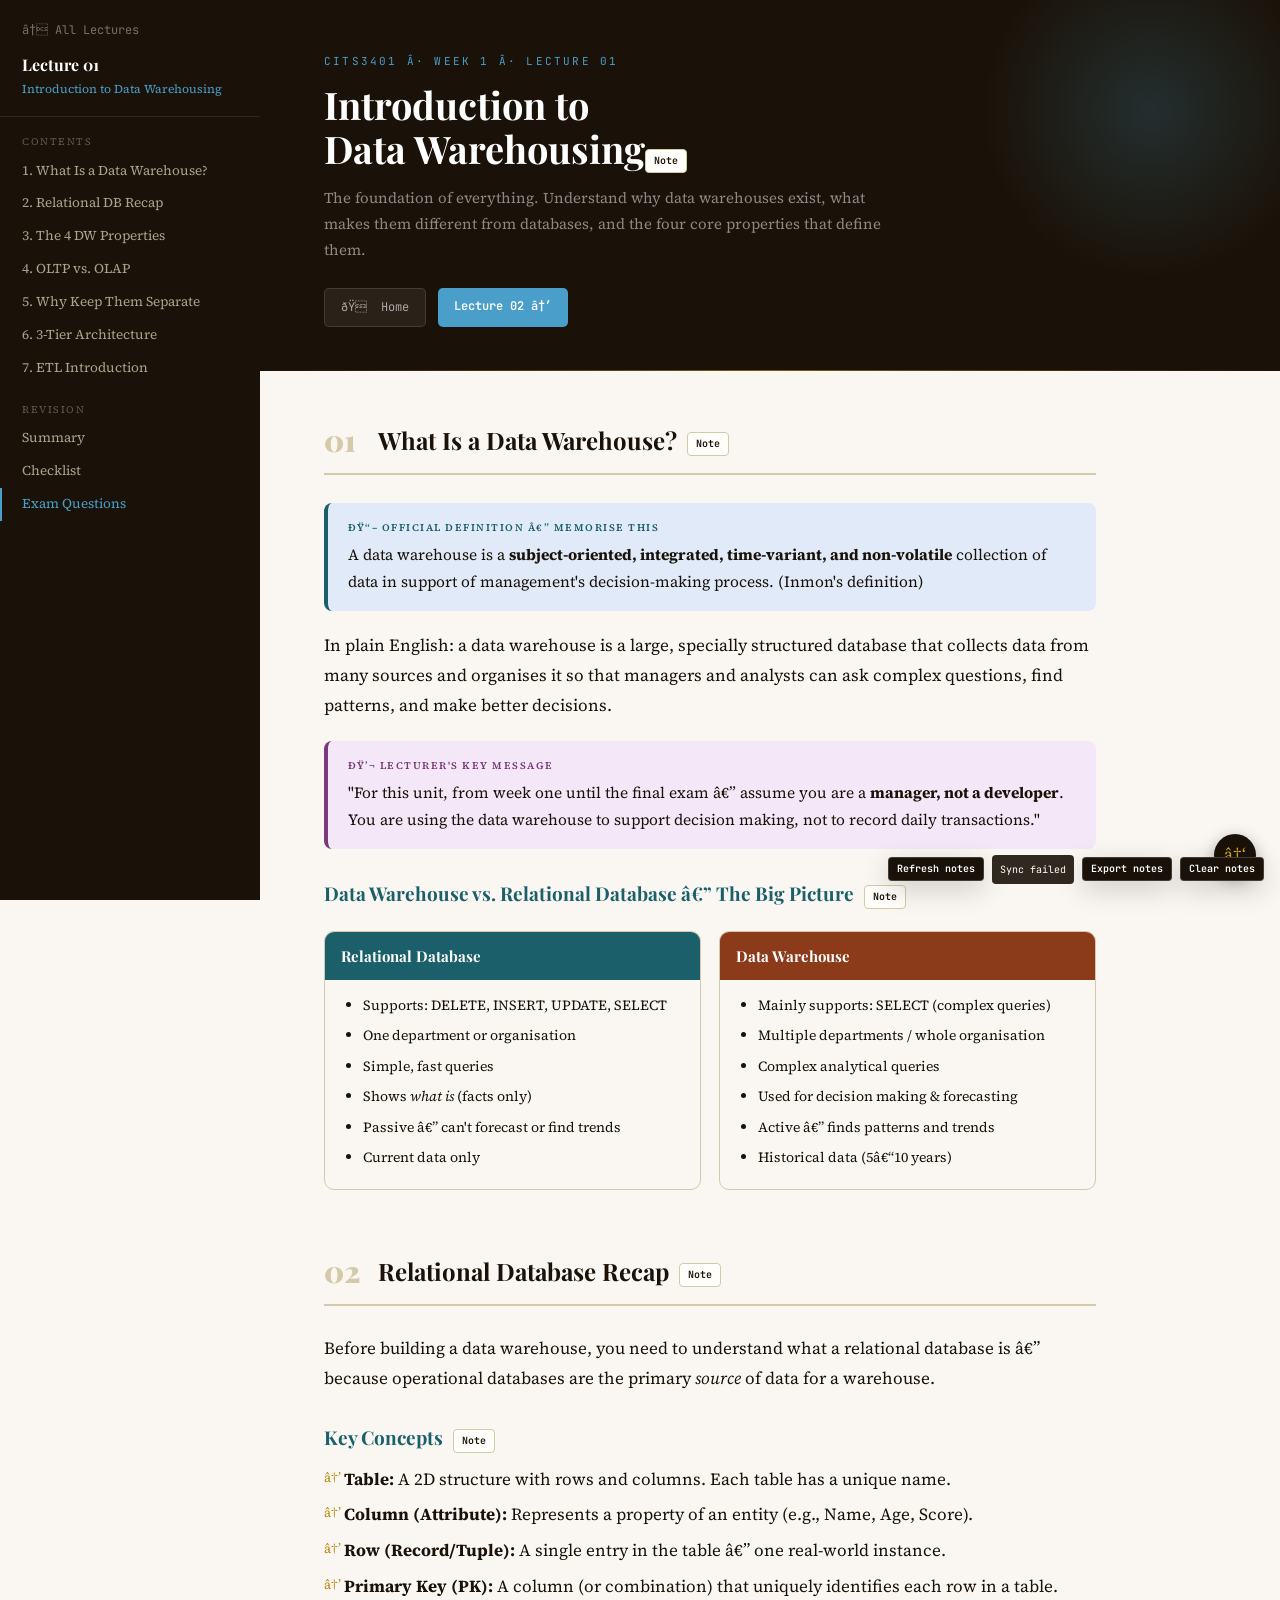
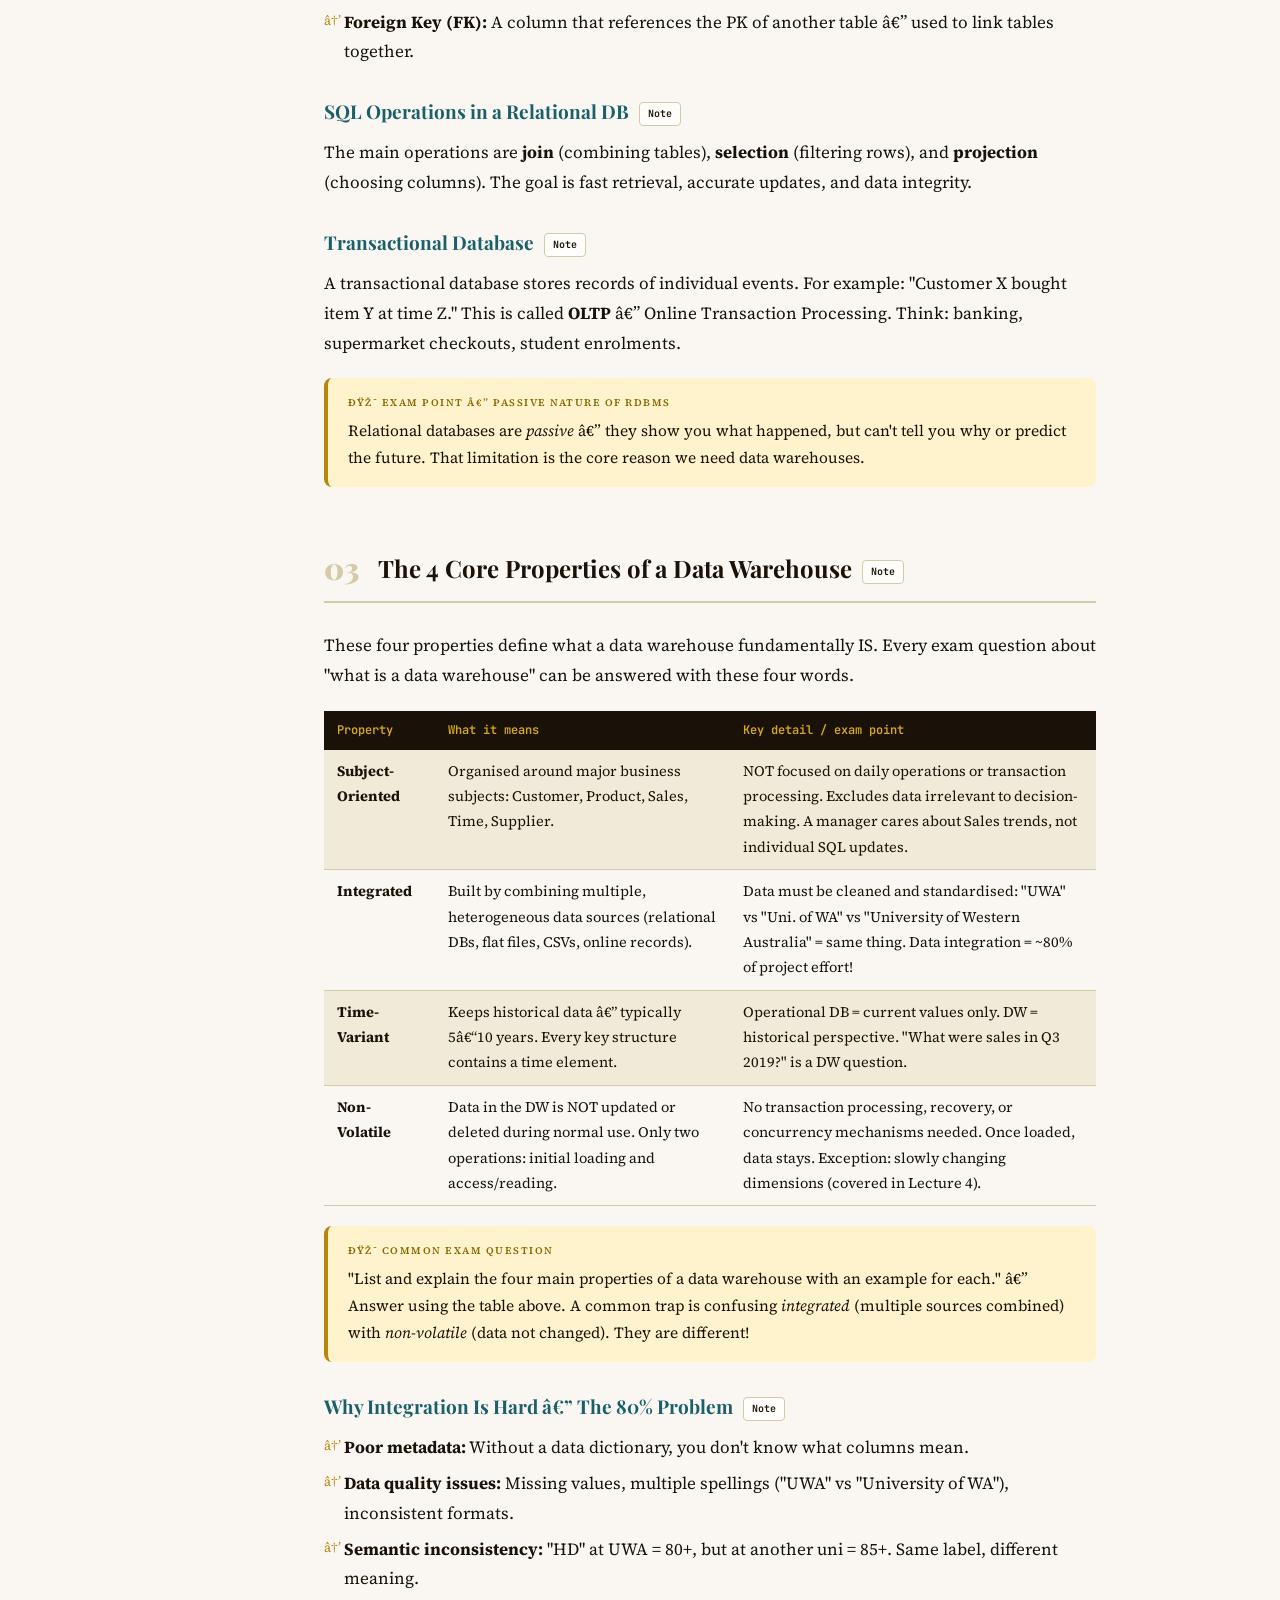
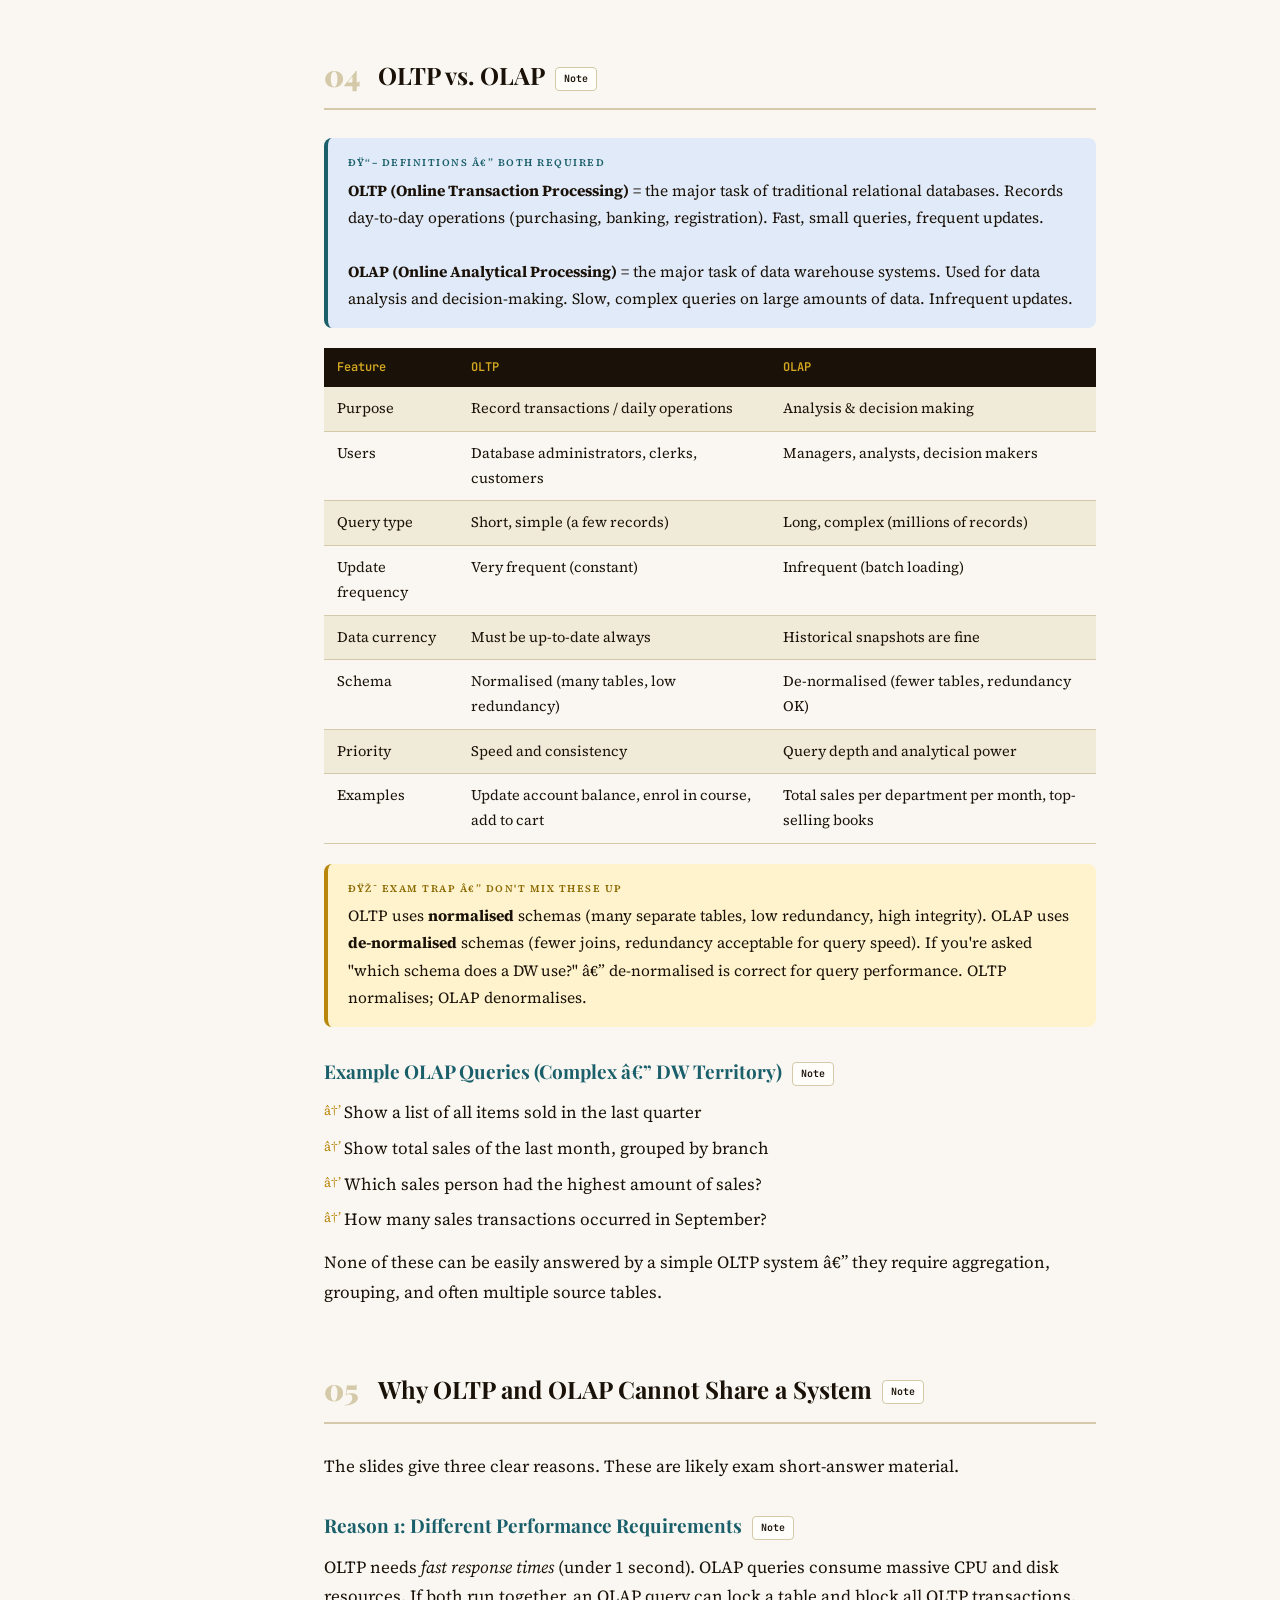
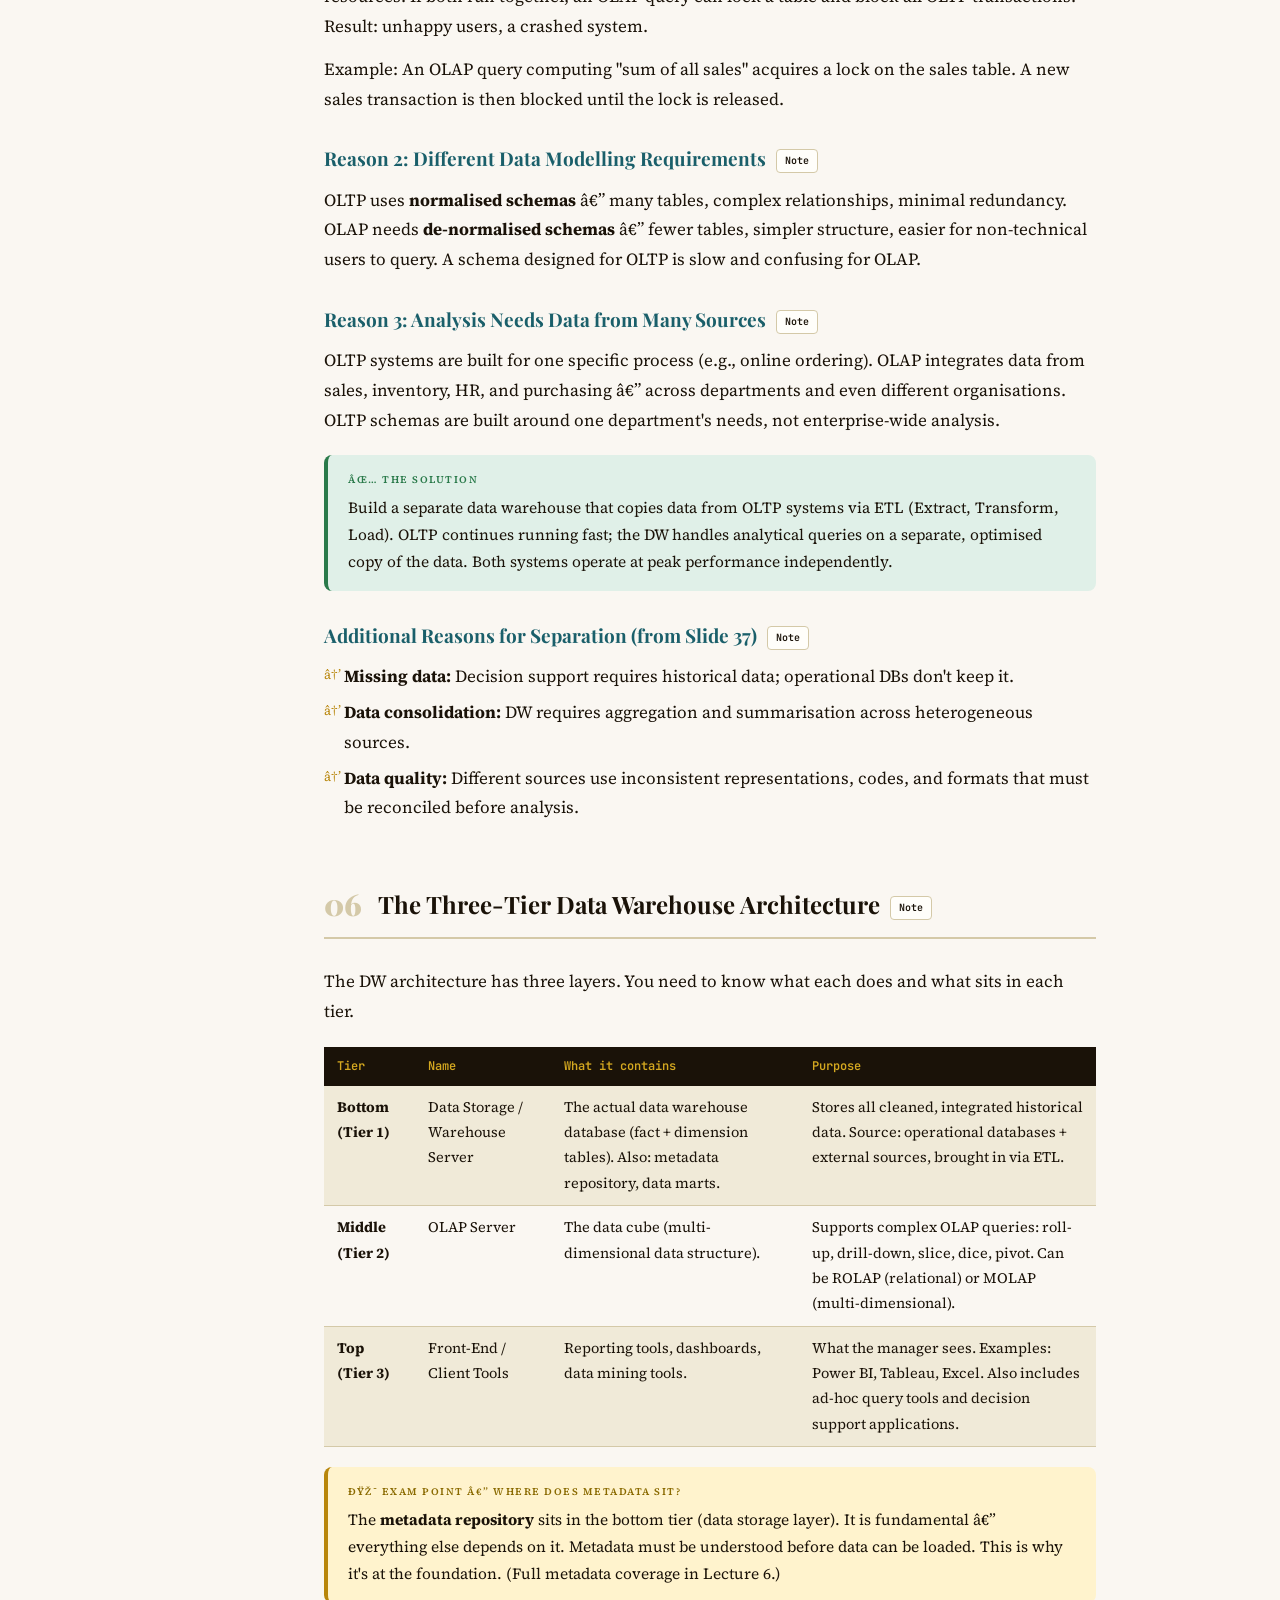
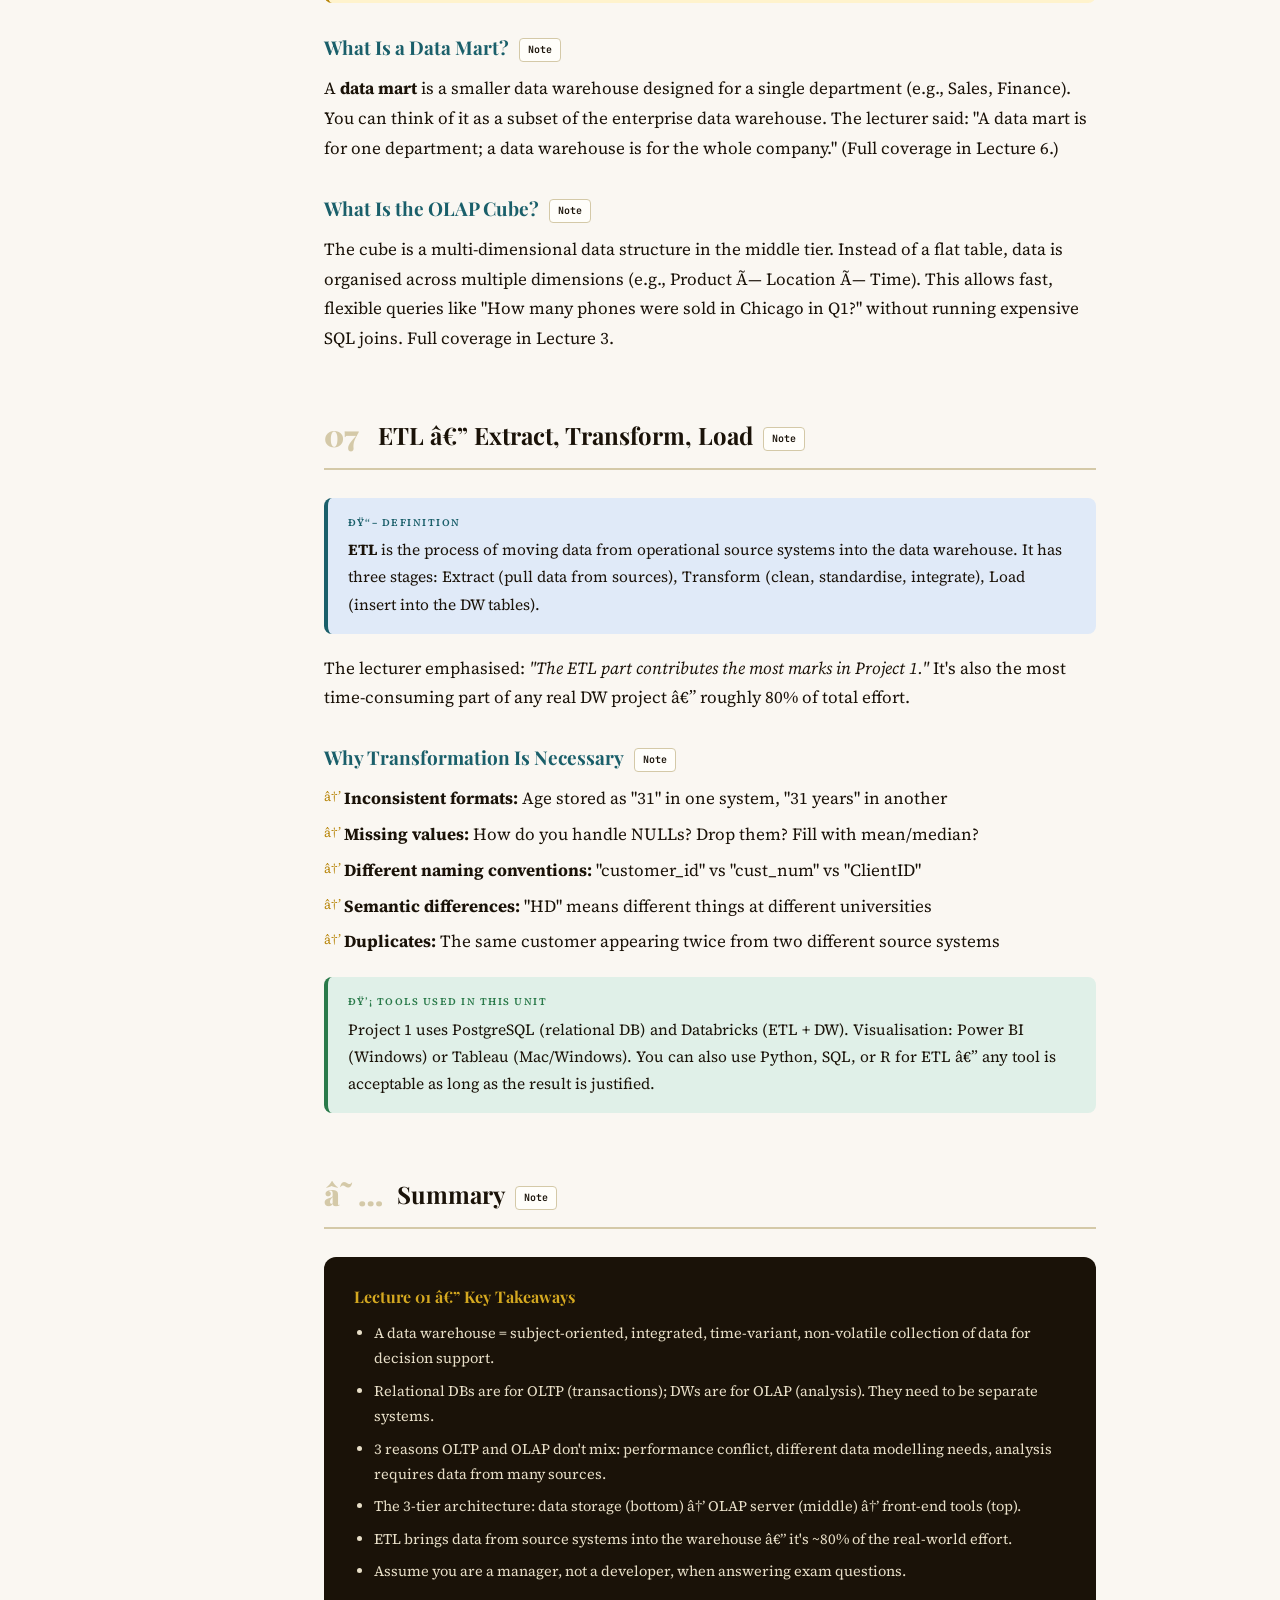
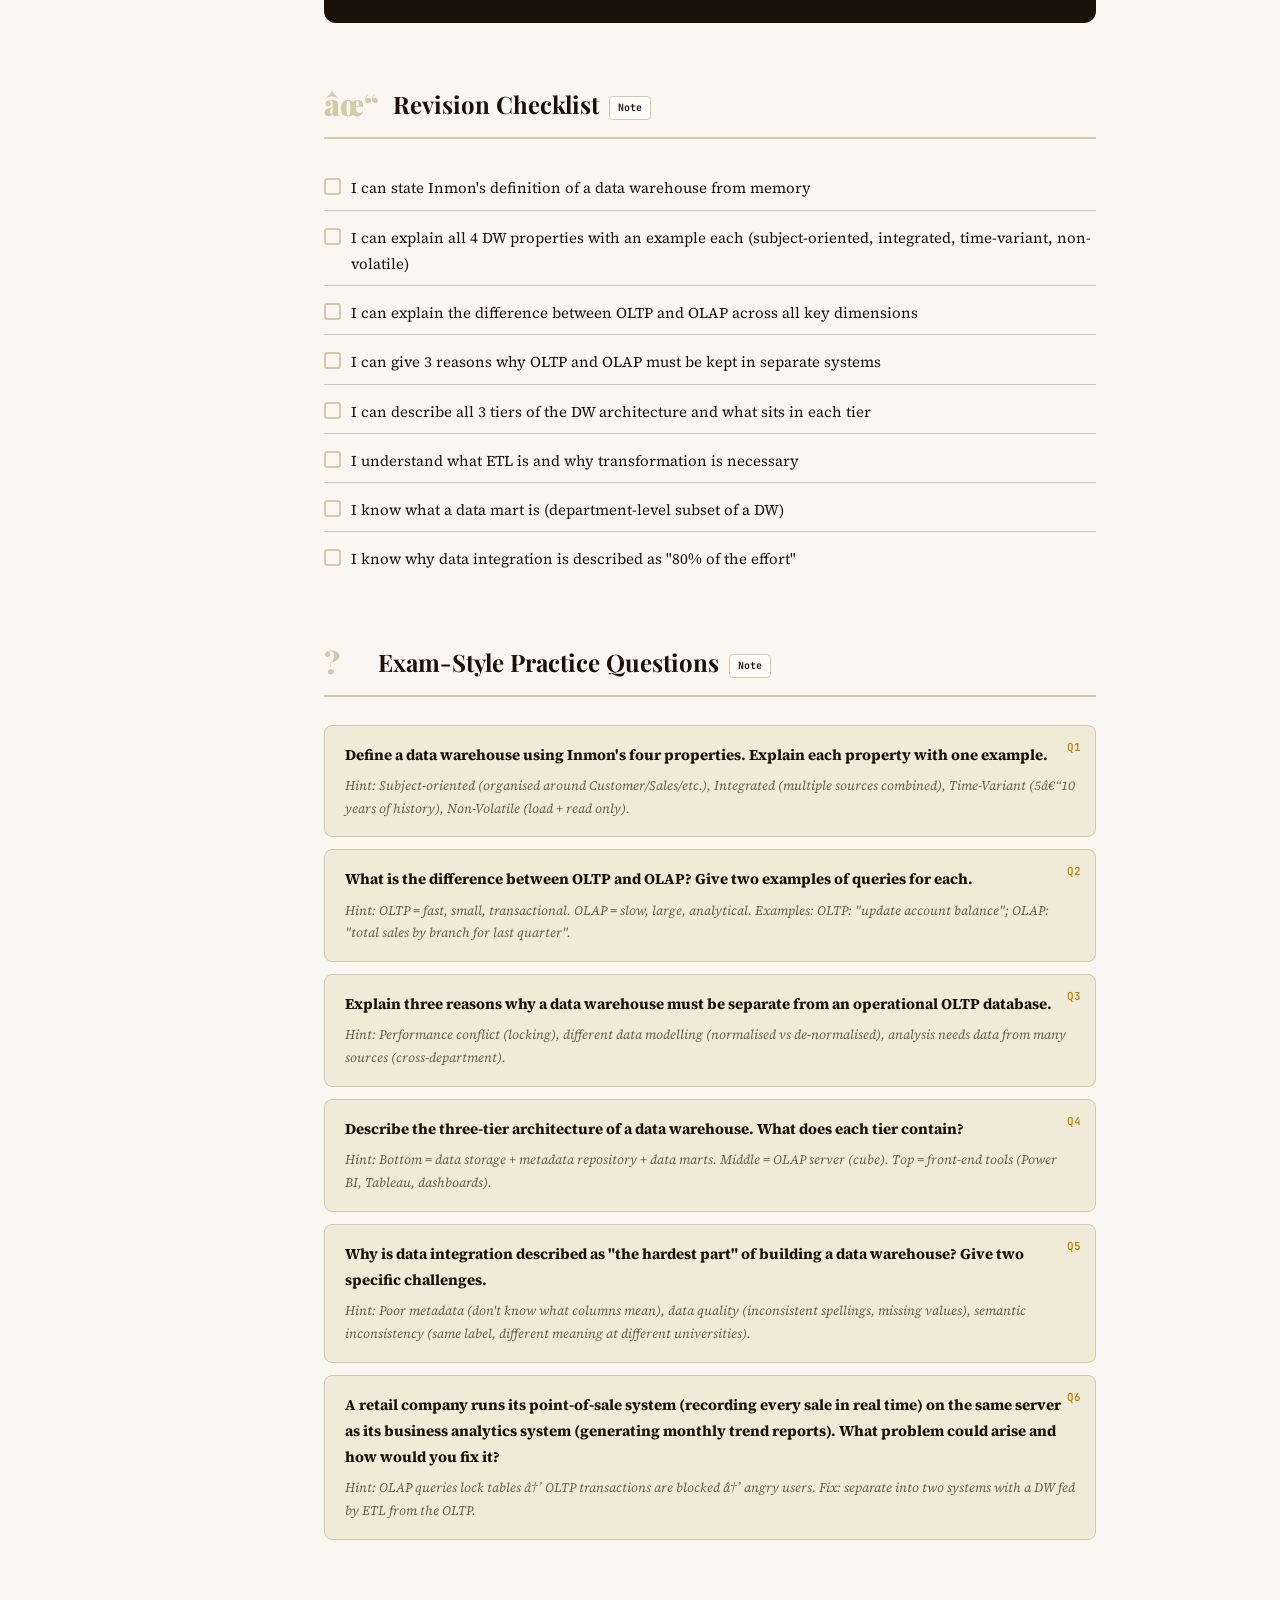
==== lecture01.html @ b96b05e2 "Add data warehousing study notes site" ====
﻿<!DOCTYPE html>
<html lang="en">
<head>
<meta charset="UTF-8">
<meta name="viewport" content="width=device-width, initial-scale=1.0">
<title>Lecture 01 â€“ Introduction to Data Warehousing | CITS3401</title>
<link href="https://fonts.googleapis.com/css2?family=Playfair+Display:wght@700;900&family=Source+Serif+4:ital,wght@0,300;0,400;0,600;1,400&family=JetBrains+Mono:wght@400;600&display=swap" rel="stylesheet">
<link rel="stylesheet" href="assets/css/styles.css">
<style>
  :root{--ink:#1a1208;--paper:#faf7f2;--cream:#f0ead8;--gold:#b8860b;--gold-light:#d4a820;--teal:#1a5f6a;--rust:#8b3a1a;--muted:#6b6050;--border:#d4c9a8;--sidebar-w:260px;--accent:#4a9eca}
  *{box-sizing:border-box;margin:0;padding:0}
  body{font-family:'Source Serif 4',Georgia,serif;background:var(--paper);color:var(--ink);font-size:17px;line-height:1.75}
  .sidebar{position:fixed;top:0;left:0;width:var(--sidebar-w);height:100vh;background:var(--ink);color:#e8dfc8;overflow-y:auto;z-index:100;display:flex;flex-direction:column;padding:0 0 40px 0}
  .sidebar-brand{padding:20px 22px 16px;border-bottom:1px solid rgba(255,255,255,.1)}
  .sidebar-brand a{text-decoration:none;color:rgba(255,255,255,.4);font-size:12px;font-family:'JetBrains Mono',monospace;display:flex;align-items:center;gap:6px;margin-bottom:10px}
  .sidebar-brand a:hover{color:var(--gold-light)}
  .sidebar-brand strong{display:block;font-family:'Playfair Display',serif;font-size:16px;color:#fff}
  .sidebar-brand span{display:block;font-size:12px;color:var(--accent)}
  .nav-section{padding:16px 22px 4px;font-size:10px;letter-spacing:.15em;text-transform:uppercase;color:rgba(255,255,255,.3)}
  .nav-link{display:block;padding:7px 22px;color:rgba(232,223,200,.7);font-size:13.5px;text-decoration:none;line-height:1.4;transition:all .15s}
  .nav-link:hover{color:#fff;background:rgba(255,255,255,.06);padding-left:28px}
  .nav-link.active{color:var(--accent);border-left:2px solid var(--accent);padding-left:20px}
  .main{margin-left:var(--sidebar-w);min-height:100vh}
  .hero{background:var(--ink);color:#fff;padding:52px 64px 44px;position:relative;overflow:hidden}
  .hero::before{content:'';position:absolute;top:-60px;right:-40px;width:340px;height:340px;border-radius:50%;background:radial-gradient(circle,rgba(74,158,202,.2) 0%,transparent 70%)}
  .hero-eyebrow{font-size:11px;letter-spacing:.2em;text-transform:uppercase;color:var(--accent);margin-bottom:12px;font-family:'JetBrains Mono',monospace}
  .hero h1{font-family:'Playfair Display',serif;font-size:38px;line-height:1.15;margin-bottom:12px}
  .hero-sub{color:rgba(255,255,255,.5);font-size:15px;max-width:560px}
  .hero-nav{margin-top:24px;display:flex;gap:12px;flex-wrap:wrap}
  .hero-nav a{font-family:'JetBrains Mono',monospace;font-size:12px;padding:8px 16px;border-radius:5px;text-decoration:none;transition:all .15s}
  .hero-nav a.home{background:rgba(255,255,255,.07);color:rgba(255,255,255,.6);border:1px solid rgba(255,255,255,.12)}
  .hero-nav a.next{background:var(--accent);color:#fff;font-weight:600}
  .hero-nav a:hover{opacity:.85}
  .content{padding:48px 64px;max-width:900px}
  .section{margin-bottom:60px}
  .section-header{display:flex;align-items:center;gap:14px;margin-bottom:28px;padding-bottom:12px;border-bottom:2px solid var(--border)}
  .section-num{font-family:'Playfair Display',serif;font-size:30px;font-weight:900;color:var(--border);line-height:1;min-width:40px}
  .section-header h2{font-family:'Playfair Display',serif;font-size:24px;color:var(--ink)}
  h3{font-family:'Playfair Display',serif;font-size:19px;margin:28px 0 10px;color:var(--teal)}
  h4{font-size:16px;font-weight:600;margin:20px 0 8px}
  p{margin-bottom:13px}
  .callout{border-radius:8px;padding:16px 20px;margin:20px 0;border-left:4px solid}
  .callout.definition{background:#e0eaf8;border-color:var(--teal)}
  .callout.exam{background:#fff3cd;border-color:var(--gold)}
  .callout.warning{background:#fde8e0;border-color:var(--rust)}
  .callout.tip{background:#e0f0e8;border-color:#2a7a4a}
  .callout.lecturer{background:#f4e8f8;border-color:#7a3a7a}
  .callout-label{font-size:10px;letter-spacing:.15em;text-transform:uppercase;font-weight:600;margin-bottom:5px}
  .callout.definition .callout-label{color:var(--teal)}
  .callout.exam .callout-label{color:#8a6a00}
  .callout.warning .callout-label{color:var(--rust)}
  .callout.tip .callout-label{color:#2a7a4a}
  .callout.lecturer .callout-label{color:#7a3a7a}
  .callout p{margin:0;font-size:15.5px}
  .table-wrap{overflow-x:auto;margin:20px 0}
  table{width:100%;border-collapse:collapse;font-size:14.5px}
  th{background:var(--ink);color:var(--gold-light);padding:9px 13px;text-align:left;font-family:'JetBrains Mono',monospace;font-size:12px;font-weight:600}
  td{padding:9px 13px;border-bottom:1px solid var(--border);vertical-align:top}
  tr:nth-child(even) td{background:var(--cream)}
  ul,ol{padding-left:22px;margin-bottom:13px}
  li{margin-bottom:6px}
  ul.clean{list-style:none;padding-left:0}
  ul.clean li{padding-left:20px;position:relative}
  ul.clean li::before{content:'â†’';position:absolute;left:0;color:var(--gold);font-size:13px;top:2px}
  code{font-family:'JetBrains Mono',monospace;font-size:13px;background:var(--cream);border:1px solid var(--border);border-radius:4px;padding:2px 6px;color:var(--rust)}
  .compare-grid{display:grid;grid-template-columns:1fr 1fr;gap:18px;margin:20px 0}
  .compare-card{border:1px solid var(--border);border-radius:10px;overflow:hidden}
  .compare-card-head{padding:11px 16px;font-family:'Playfair Display',serif;font-size:15px;font-weight:700}
  .compare-card-head.a{background:var(--teal);color:#fff}
  .compare-card-head.b{background:var(--rust);color:#fff}
  .compare-card-body{padding:13px 16px;font-size:14px}
  .compare-card-body ul{margin:0}
  .summary-box{background:var(--ink);color:#e8dfc8;border-radius:12px;padding:26px 30px;margin:28px 0}
  .summary-box h3{color:var(--gold-light);margin-top:0;font-size:16px}
  .summary-box ul{padding-left:20px}
  .summary-box li{margin-bottom:7px;font-size:14.5px}
  .quiz{counter-reset:quiz}
  .quiz-item{background:var(--cream);border:1px solid var(--border);border-radius:8px;padding:16px 20px;margin-bottom:12px;counter-increment:quiz;position:relative}
  .quiz-item::before{content:'Q' counter(quiz);font-family:'JetBrains Mono',monospace;font-size:11px;font-weight:600;color:var(--gold);position:absolute;top:12px;right:14px}
  .quiz-item p{margin:0;font-size:15px}
  .quiz-item .hint{font-size:13px;color:var(--muted);margin-top:7px;font-style:italic}
  .checklist{list-style:none;padding:0}
  .checklist li{display:flex;align-items:flex-start;gap:10px;padding:8px 0;border-bottom:1px solid var(--border);font-size:15px}
  .checklist li:last-child{border:none}
  .check-box{width:17px;height:17px;min-width:17px;border:2px solid var(--border);border-radius:3px;margin-top:3px}
  .divider{border:none;border-top:1px solid var(--border);margin:28px 0}
  .scroll-top{position:fixed;bottom:24px;right:24px;width:42px;height:42px;background:var(--ink);color:var(--gold-light);border:none;border-radius:50%;cursor:pointer;font-size:17px;display:flex;align-items:center;justify-content:center;box-shadow:0 4px 16px rgba(0,0,0,.3);text-decoration:none}
  @media(max-width:900px){.sidebar{display:none}.main{margin-left:0}.content,.hero{padding:28px}.compare-grid{grid-template-columns:1fr}}
</style>
</head>
<body>

<nav class="sidebar">
  <div class="sidebar-brand">
    <a href="index.html">â† All Lectures</a>
    <strong>Lecture 01</strong>
    <span>Introduction to Data Warehousing</span>
  </div>
  <div class="nav-section">Contents</div>
  <a class="nav-link" href="#what-is-dw">1. What Is a Data Warehouse?</a>
  <a class="nav-link" href="#relational-db">2. Relational DB Recap</a>
  <a class="nav-link" href="#dw-properties">3. The 4 DW Properties</a>
  <a class="nav-link" href="#oltp-olap">4. OLTP vs. OLAP</a>
  <a class="nav-link" href="#why-separate">5. Why Keep Them Separate</a>
  <a class="nav-link" href="#architecture">6. 3-Tier Architecture</a>
  <a class="nav-link" href="#etl">7. ETL Introduction</a>
  <div class="nav-section">Revision</div>
  <a class="nav-link" href="#summary">Summary</a>
  <a class="nav-link" href="#checklist">Checklist</a>
  <a class="nav-link" href="#questions">Exam Questions</a>
</nav>

<div class="main">
  <div class="hero">
    <div class="hero-eyebrow">CITS3401 Â· Week 1 Â· Lecture 01</div>
    <h1>Introduction to<br>Data Warehousing</h1>
    <p class="hero-sub">The foundation of everything. Understand why data warehouses exist, what makes them different from databases, and the four core properties that define them.</p>
    <div class="hero-nav">
      <a class="home" href="index.html">ðŸ  Home</a>
      <a class="next" href="lecture02.html">Lecture 02 â†’</a>
    </div>
  </div>

  <div class="content">

    <!-- SECTION 1 -->
    <div class="section" id="what-is-dw">
      <div class="section-header"><div class="section-num">01</div><h2>What Is a Data Warehouse?</h2></div>

      <div class="callout definition">
        <div class="callout-label">ðŸ“– Official Definition â€” Memorise This</div>
        <p>A data warehouse is a <strong>subject-oriented, integrated, time-variant, and non-volatile</strong> collection of data in support of management's decision-making process. (Inmon's definition)</p>
      </div>

      <p>In plain English: a data warehouse is a large, specially structured database that collects data from many sources and organises it so that managers and analysts can ask complex questions, find patterns, and make better decisions.</p>

      <div class="callout lecturer">
        <div class="callout-label">ðŸ’¬ Lecturer's Key Message</div>
        <p>"For this unit, from week one until the final exam â€” assume you are a <strong>manager, not a developer</strong>. You are using the data warehouse to support decision making, not to record daily transactions."</p>
      </div>

      <h3>Data Warehouse vs. Relational Database â€” The Big Picture</h3>
      <div class="compare-grid">
        <div class="compare-card">
          <div class="compare-card-head a">Relational Database</div>
          <div class="compare-card-body">
            <ul>
              <li>Supports: DELETE, INSERT, UPDATE, SELECT</li>
              <li>One department or organisation</li>
              <li>Simple, fast queries</li>
              <li>Shows <em>what is</em> (facts only)</li>
              <li>Passive â€” can't forecast or find trends</li>
              <li>Current data only</li>
            </ul>
          </div>
        </div>
        <div class="compare-card">
          <div class="compare-card-head b">Data Warehouse</div>
          <div class="compare-card-body">
            <ul>
              <li>Mainly supports: SELECT (complex queries)</li>
              <li>Multiple departments / whole organisation</li>
              <li>Complex analytical queries</li>
              <li>Used for decision making &amp; forecasting</li>
              <li>Active â€” finds patterns and trends</li>
              <li>Historical data (5â€“10 years)</li>
            </ul>
          </div>
        </div>
      </div>
    </div>

    <!-- SECTION 2 -->
    <div class="section" id="relational-db">
      <div class="section-header"><div class="section-num">02</div><h2>Relational Database Recap</h2></div>

      <p>Before building a data warehouse, you need to understand what a relational database is â€” because operational databases are the primary <em>source</em> of data for a warehouse.</p>

      <h3>Key Concepts</h3>
      <ul class="clean">
        <li><strong>Table:</strong> A 2D structure with rows and columns. Each table has a unique name.</li>
        <li><strong>Column (Attribute):</strong> Represents a property of an entity (e.g., Name, Age, Score).</li>
        <li><strong>Row (Record/Tuple):</strong> A single entry in the table â€” one real-world instance.</li>
        <li><strong>Primary Key (PK):</strong> A column (or combination) that uniquely identifies each row in a table.</li>
        <li><strong>Foreign Key (FK):</strong> A column that references the PK of another table â€” used to link tables together.</li>
      </ul>

      <h3>SQL Operations in a Relational DB</h3>
      <p>The main operations are <strong>join</strong> (combining tables), <strong>selection</strong> (filtering rows), and <strong>projection</strong> (choosing columns). The goal is fast retrieval, accurate updates, and data integrity.</p>

      <h3>Transactional Database</h3>
      <p>A transactional database stores records of individual events. For example: "Customer X bought item Y at time Z." This is called <strong>OLTP</strong> â€” Online Transaction Processing. Think: banking, supermarket checkouts, student enrolments.</p>

      <div class="callout exam">
        <div class="callout-label">ðŸŽ¯ Exam Point â€” Passive Nature of RDBMS</div>
        <p>Relational databases are <em>passive</em> â€” they show you what happened, but can't tell you why or predict the future. That limitation is the core reason we need data warehouses.</p>
      </div>
    </div>

    <!-- SECTION 3 -->
    <div class="section" id="dw-properties">
      <div class="section-header"><div class="section-num">03</div><h2>The 4 Core Properties of a Data Warehouse</h2></div>

      <p>These four properties define what a data warehouse fundamentally IS. Every exam question about "what is a data warehouse" can be answered with these four words.</p>

      <div class="table-wrap">
        <table>
          <tr><th>Property</th><th>What it means</th><th>Key detail / exam point</th></tr>
          <tr>
            <td><strong>Subject-Oriented</strong></td>
            <td>Organised around major business subjects: Customer, Product, Sales, Time, Supplier.</td>
            <td>NOT focused on daily operations or transaction processing. Excludes data irrelevant to decision-making. A manager cares about Sales trends, not individual SQL updates.</td>
          </tr>
          <tr>
            <td><strong>Integrated</strong></td>
            <td>Built by combining multiple, heterogeneous data sources (relational DBs, flat files, CSVs, online records).</td>
            <td>Data must be cleaned and standardised: "UWA" vs "Uni. of WA" vs "University of Western Australia" = same thing. Data integration = ~80% of project effort!</td>
          </tr>
          <tr>
            <td><strong>Time-Variant</strong></td>
            <td>Keeps historical data â€” typically 5â€“10 years. Every key structure contains a time element.</td>
            <td>Operational DB = current values only. DW = historical perspective. "What were sales in Q3 2019?" is a DW question.</td>
          </tr>
          <tr>
            <td><strong>Non-Volatile</strong></td>
            <td>Data in the DW is NOT updated or deleted during normal use. Only two operations: initial loading and access/reading.</td>
            <td>No transaction processing, recovery, or concurrency mechanisms needed. Once loaded, data stays. Exception: slowly changing dimensions (covered in Lecture 4).</td>
          </tr>
        </table>
      </div>

      <div class="callout exam">
        <div class="callout-label">ðŸŽ¯ Common Exam Question</div>
        <p>"List and explain the four main properties of a data warehouse with an example for each." â€” Answer using the table above. A common trap is confusing <em>integrated</em> (multiple sources combined) with <em>non-volatile</em> (data not changed). They are different!</p>
      </div>

      <h3>Why Integration Is Hard â€” The 80% Problem</h3>
      <ul class="clean">
        <li><strong>Poor metadata:</strong> Without a data dictionary, you don't know what columns mean.</li>
        <li><strong>Data quality issues:</strong> Missing values, multiple spellings ("UWA" vs "University of WA"), inconsistent formats.</li>
        <li><strong>Semantic inconsistency:</strong> "HD" at UWA = 80+, but at another uni = 85+. Same label, different meaning.</li>
      </ul>
    </div>

    <!-- SECTION 4 -->
    <div class="section" id="oltp-olap">
      <div class="section-header"><div class="section-num">04</div><h2>OLTP vs. OLAP</h2></div>

      <div class="callout definition">
        <div class="callout-label">ðŸ“– Definitions â€” Both Required</div>
        <p><strong>OLTP (Online Transaction Processing)</strong> = the major task of traditional relational databases. Records day-to-day operations (purchasing, banking, registration). Fast, small queries, frequent updates.<br><br>
        <strong>OLAP (Online Analytical Processing)</strong> = the major task of data warehouse systems. Used for data analysis and decision-making. Slow, complex queries on large amounts of data. Infrequent updates.</p>
      </div>

      <div class="table-wrap">
        <table>
          <tr><th>Feature</th><th>OLTP</th><th>OLAP</th></tr>
          <tr><td>Purpose</td><td>Record transactions / daily operations</td><td>Analysis &amp; decision making</td></tr>
          <tr><td>Users</td><td>Database administrators, clerks, customers</td><td>Managers, analysts, decision makers</td></tr>
          <tr><td>Query type</td><td>Short, simple (a few records)</td><td>Long, complex (millions of records)</td></tr>
          <tr><td>Update frequency</td><td>Very frequent (constant)</td><td>Infrequent (batch loading)</td></tr>
          <tr><td>Data currency</td><td>Must be up-to-date always</td><td>Historical snapshots are fine</td></tr>
          <tr><td>Schema</td><td>Normalised (many tables, low redundancy)</td><td>De-normalised (fewer tables, redundancy OK)</td></tr>
          <tr><td>Priority</td><td>Speed and consistency</td><td>Query depth and analytical power</td></tr>
          <tr><td>Examples</td><td>Update account balance, enrol in course, add to cart</td><td>Total sales per department per month, top-selling books</td></tr>
        </table>
      </div>

      <div class="callout exam">
        <div class="callout-label">ðŸŽ¯ Exam Trap â€” Don't Mix These Up</div>
        <p>OLTP uses <strong>normalised</strong> schemas (many separate tables, low redundancy, high integrity). OLAP uses <strong>de-normalised</strong> schemas (fewer joins, redundancy acceptable for query speed). If you're asked "which schema does a DW use?" â€” de-normalised is correct for query performance. OLTP normalises; OLAP denormalises.</p>
      </div>

      <h3>Example OLAP Queries (Complex â€” DW Territory)</h3>
      <ul class="clean">
        <li>Show a list of all items sold in the last quarter</li>
        <li>Show total sales of the last month, grouped by branch</li>
        <li>Which sales person had the highest amount of sales?</li>
        <li>How many sales transactions occurred in September?</li>
      </ul>
      <p>None of these can be easily answered by a simple OLTP system â€” they require aggregation, grouping, and often multiple source tables.</p>
    </div>

    <!-- SECTION 5 -->
    <div class="section" id="why-separate">
      <div class="section-header"><div class="section-num">05</div><h2>Why OLTP and OLAP Cannot Share a System</h2></div>

      <p>The slides give three clear reasons. These are likely exam short-answer material.</p>

      <h3>Reason 1: Different Performance Requirements</h3>
      <p>OLTP needs <em>fast response times</em> (under 1 second). OLAP queries consume massive CPU and disk resources. If both run together, an OLAP query can lock a table and block all OLTP transactions. Result: unhappy users, a crashed system.</p>
      <p>Example: An OLAP query computing "sum of all sales" acquires a lock on the sales table. A new sales transaction is then blocked until the lock is released.</p>

      <h3>Reason 2: Different Data Modelling Requirements</h3>
      <p>OLTP uses <strong>normalised schemas</strong> â€” many tables, complex relationships, minimal redundancy. OLAP needs <strong>de-normalised schemas</strong> â€” fewer tables, simpler structure, easier for non-technical users to query. A schema designed for OLTP is slow and confusing for OLAP.</p>

      <h3>Reason 3: Analysis Needs Data from Many Sources</h3>
      <p>OLTP systems are built for one specific process (e.g., online ordering). OLAP integrates data from sales, inventory, HR, and purchasing â€” across departments and even different organisations. OLTP schemas are built around one department's needs, not enterprise-wide analysis.</p>

      <div class="callout tip">
        <div class="callout-label">âœ… The Solution</div>
        <p>Build a separate data warehouse that copies data from OLTP systems via ETL (Extract, Transform, Load). OLTP continues running fast; the DW handles analytical queries on a separate, optimised copy of the data. Both systems operate at peak performance independently.</p>
      </div>

      <h3>Additional Reasons for Separation (from Slide 37)</h3>
      <ul class="clean">
        <li><strong>Missing data:</strong> Decision support requires historical data; operational DBs don't keep it.</li>
        <li><strong>Data consolidation:</strong> DW requires aggregation and summarisation across heterogeneous sources.</li>
        <li><strong>Data quality:</strong> Different sources use inconsistent representations, codes, and formats that must be reconciled before analysis.</li>
      </ul>
    </div>

    <!-- SECTION 6 -->
    <div class="section" id="architecture">
      <div class="section-header"><div class="section-num">06</div><h2>The Three-Tier Data Warehouse Architecture</h2></div>

      <p>The DW architecture has three layers. You need to know what each does and what sits in each tier.</p>

      <div class="table-wrap">
        <table>
          <tr><th>Tier</th><th>Name</th><th>What it contains</th><th>Purpose</th></tr>
          <tr>
            <td><strong>Bottom (Tier 1)</strong></td>
            <td>Data Storage / Warehouse Server</td>
            <td>The actual data warehouse database (fact + dimension tables). Also: metadata repository, data marts.</td>
            <td>Stores all cleaned, integrated historical data. Source: operational databases + external sources, brought in via ETL.</td>
          </tr>
          <tr>
            <td><strong>Middle (Tier 2)</strong></td>
            <td>OLAP Server</td>
            <td>The data cube (multi-dimensional data structure).</td>
            <td>Supports complex OLAP queries: roll-up, drill-down, slice, dice, pivot. Can be ROLAP (relational) or MOLAP (multi-dimensional).</td>
          </tr>
          <tr>
            <td><strong>Top (Tier 3)</strong></td>
            <td>Front-End / Client Tools</td>
            <td>Reporting tools, dashboards, data mining tools.</td>
            <td>What the manager sees. Examples: Power BI, Tableau, Excel. Also includes ad-hoc query tools and decision support applications.</td>
          </tr>
        </table>
      </div>

      <div class="callout exam">
        <div class="callout-label">ðŸŽ¯ Exam Point â€” Where Does Metadata Sit?</div>
        <p>The <strong>metadata repository</strong> sits in the bottom tier (data storage layer). It is fundamental â€” everything else depends on it. Metadata must be understood before data can be loaded. This is why it's at the foundation. (Full metadata coverage in Lecture 6.)</p>
      </div>

      <h3>What Is a Data Mart?</h3>
      <p>A <strong>data mart</strong> is a smaller data warehouse designed for a single department (e.g., Sales, Finance). You can think of it as a subset of the enterprise data warehouse. The lecturer said: "A data mart is for one department; a data warehouse is for the whole company." (Full coverage in Lecture 6.)</p>

      <h3>What Is the OLAP Cube?</h3>
      <p>The cube is a multi-dimensional data structure in the middle tier. Instead of a flat table, data is organised across multiple dimensions (e.g., Product Ã— Location Ã— Time). This allows fast, flexible queries like "How many phones were sold in Chicago in Q1?" without running expensive SQL joins. Full coverage in Lecture 3.</p>
    </div>

    <!-- SECTION 7 -->
    <div class="section" id="etl">
      <div class="section-header"><div class="section-num">07</div><h2>ETL â€” Extract, Transform, Load</h2></div>

      <div class="callout definition">
        <div class="callout-label">ðŸ“– Definition</div>
        <p><strong>ETL</strong> is the process of moving data from operational source systems into the data warehouse. It has three stages: Extract (pull data from sources), Transform (clean, standardise, integrate), Load (insert into the DW tables).</p>
      </div>

      <p>The lecturer emphasised: <em>"The ETL part contributes the most marks in Project 1."</em> It's also the most time-consuming part of any real DW project â€” roughly 80% of total effort.</p>

      <h3>Why Transformation Is Necessary</h3>
      <ul class="clean">
        <li><strong>Inconsistent formats:</strong> Age stored as "31" in one system, "31 years" in another</li>
        <li><strong>Missing values:</strong> How do you handle NULLs? Drop them? Fill with mean/median?</li>
        <li><strong>Different naming conventions:</strong> "customer_id" vs "cust_num" vs "ClientID"</li>
        <li><strong>Semantic differences:</strong> "HD" means different things at different universities</li>
        <li><strong>Duplicates:</strong> The same customer appearing twice from two different source systems</li>
      </ul>

      <div class="callout tip">
        <div class="callout-label">ðŸ’¡ Tools Used in This Unit</div>
        <p>Project 1 uses PostgreSQL (relational DB) and Databricks (ETL + DW). Visualisation: Power BI (Windows) or Tableau (Mac/Windows). You can also use Python, SQL, or R for ETL â€” any tool is acceptable as long as the result is justified.</p>
      </div>
    </div>

    <!-- SUMMARY -->
    <div class="section" id="summary">
      <div class="section-header"><div class="section-num">â˜…</div><h2>Summary</h2></div>
      <div class="summary-box">
        <h3>Lecture 01 â€” Key Takeaways</h3>
        <ul>
          <li>A data warehouse = subject-oriented, integrated, time-variant, non-volatile collection of data for decision support.</li>
          <li>Relational DBs are for OLTP (transactions); DWs are for OLAP (analysis). They need to be separate systems.</li>
          <li>3 reasons OLTP and OLAP don't mix: performance conflict, different data modelling needs, analysis requires data from many sources.</li>
          <li>The 3-tier architecture: data storage (bottom) â†’ OLAP server (middle) â†’ front-end tools (top).</li>
          <li>ETL brings data from source systems into the warehouse â€” it's ~80% of the real-world effort.</li>
          <li>Assume you are a manager, not a developer, when answering exam questions.</li>
        </ul>
      </div>
    </div>

    <!-- CHECKLIST -->
    <div class="section" id="checklist">
      <div class="section-header"><div class="section-num">âœ“</div><h2>Revision Checklist</h2></div>
      <ul class="checklist">
        <li><div class="check-box"></div>I can state Inmon's definition of a data warehouse from memory</li>
        <li><div class="check-box"></div>I can explain all 4 DW properties with an example each (subject-oriented, integrated, time-variant, non-volatile)</li>
        <li><div class="check-box"></div>I can explain the difference between OLTP and OLAP across all key dimensions</li>
        <li><div class="check-box"></div>I can give 3 reasons why OLTP and OLAP must be kept in separate systems</li>
        <li><div class="check-box"></div>I can describe all 3 tiers of the DW architecture and what sits in each tier</li>
        <li><div class="check-box"></div>I understand what ETL is and why transformation is necessary</li>
        <li><div class="check-box"></div>I know what a data mart is (department-level subset of a DW)</li>
        <li><div class="check-box"></div>I know why data integration is described as "80% of the effort"</li>
      </ul>
    </div>

    <!-- EXAM QUESTIONS -->
    <div class="section" id="questions">
      <div class="section-header"><div class="section-num">?</div><h2>Exam-Style Practice Questions</h2></div>
      <div class="quiz">
        <div class="quiz-item">
          <p><strong>Define a data warehouse using Inmon's four properties. Explain each property with one example.</strong></p>
          <p class="hint">Hint: Subject-oriented (organised around Customer/Sales/etc.), Integrated (multiple sources combined), Time-Variant (5â€“10 years of history), Non-Volatile (load + read only).</p>
        </div>
        <div class="quiz-item">
          <p><strong>What is the difference between OLTP and OLAP? Give two examples of queries for each.</strong></p>
          <p class="hint">Hint: OLTP = fast, small, transactional. OLAP = slow, large, analytical. Examples: OLTP: "update account balance"; OLAP: "total sales by branch for last quarter".</p>
        </div>
        <div class="quiz-item">
          <p><strong>Explain three reasons why a data warehouse must be separate from an operational OLTP database.</strong></p>
          <p class="hint">Hint: Performance conflict (locking), different data modelling (normalised vs de-normalised), analysis needs data from many sources (cross-department).</p>
        </div>
        <div class="quiz-item">
          <p><strong>Describe the three-tier architecture of a data warehouse. What does each tier contain?</strong></p>
          <p class="hint">Hint: Bottom = data storage + metadata repository + data marts. Middle = OLAP server (cube). Top = front-end tools (Power BI, Tableau, dashboards).</p>
        </div>
        <div class="quiz-item">
          <p><strong>Why is data integration described as "the hardest part" of building a data warehouse? Give two specific challenges.</strong></p>
          <p class="hint">Hint: Poor metadata (don't know what columns mean), data quality (inconsistent spellings, missing values), semantic inconsistency (same label, different meaning at different universities).</p>
        </div>
        <div class="quiz-item">
          <p><strong>A retail company runs its point-of-sale system (recording every sale in real time) on the same server as its business analytics system (generating monthly trend reports). What problem could arise and how would you fix it?</strong></p>
          <p class="hint">Hint: OLAP queries lock tables â†’ OLTP transactions are blocked â†’ angry users. Fix: separate into two systems with a DW fed by ETL from the OLTP.</p>
        </div>
      </div>
    </div>

  </div><!-- content -->
</div><!-- main -->

<a class="scroll-top" href="#">â†‘</a>
<script src="assets/js/supabase-config.js"></script>
<script src="assets/js/notes.js"></script>
</body>
</html>
---- assets/css/styles.css ----
﻿:root {
    --ink: #1a1208;
    --paper: #faf7f2;
    --cream: #f0ead8;
    --gold: #b8860b;
    --gold-light: #d4a820;
    --teal: #1a5f6a;
    --rust: #8b3a1a;
    --muted: #6b6050;
    --border: #d4c9a8;
  }
  * { box-sizing: border-box; margin: 0; padding: 0; }

  body {
    font-family: 'Source Serif 4', Georgia, serif;
    background: var(--ink);
    color: var(--paper);
    min-height: 100vh;
    overflow-x: hidden;
  }

  /* â”€â”€ HERO â”€â”€ */
  .hero {
    padding: 80px 64px 60px;
    position: relative;
    overflow: hidden;
  }
  .hero::before {
    content: '';
    position: absolute; top: -80px; right: -80px;
    width: 500px; height: 500px; border-radius: 50%;
    background: radial-gradient(circle, rgba(184,134,11,0.18) 0%, transparent 70%);
    pointer-events: none;
  }
  .hero::after {
    content: '';
    position: absolute; bottom: 0; left: 0; right: 0; height: 1px;
    background: linear-gradient(90deg, transparent, rgba(212,168,32,0.5), transparent);
  }
  .eyebrow {
    font-family: 'JetBrains Mono', monospace;
    font-size: 11px; letter-spacing: .2em; text-transform: uppercase;
    color: var(--gold-light); margin-bottom: 18px;
  }
  h1 {
    font-family: 'Playfair Display', serif;
    font-size: clamp(36px, 6vw, 64px);
    line-height: 1.1; margin-bottom: 20px;
    color: #fff;
  }
  h1 span { color: var(--gold-light); }
  .hero-desc {
    font-size: 17px; color: rgba(255,255,255,0.55);
    max-width: 560px; line-height: 1.7; margin-bottom: 36px;
  }
  .hero-meta {
    display: flex; gap: 28px; flex-wrap: wrap;
    font-family: 'JetBrains Mono', monospace; font-size: 12px;
    color: rgba(255,255,255,0.35);
  }
  .hero-meta span { display: flex; align-items: center; gap: 8px; }
  .hero-meta span::before {
    content: ''; display: block; width: 6px; height: 6px;
    border-radius: 50%; background: var(--gold);
  }

  /* â”€â”€ GRID â”€â”€ */
  .grid-section {
    padding: 60px 64px 80px;
  }
  .grid-label {
    font-family: 'JetBrains Mono', monospace; font-size: 10px;
    letter-spacing: .2em; text-transform: uppercase;
    color: rgba(255,255,255,0.3); margin-bottom: 32px;
    display: flex; align-items: center; gap: 16px;
  }
  .grid-label::after {
    content: ''; flex: 1; height: 1px;
    background: rgba(255,255,255,0.08);
  }

  .cards {
    display: grid;
    grid-template-columns: repeat(auto-fill, minmax(320px, 1fr));
    gap: 2px;
  }

  .card {
    background: rgba(255,255,255,0.03);
    border: 1px solid rgba(255,255,255,0.06);
    padding: 32px 36px;
    text-decoration: none;
    color: inherit;
    transition: all .2s;
    position: relative;
    overflow: hidden;
    display: block;
  }
  .card:hover {
    background: rgba(255,255,255,0.07);
    border-color: rgba(212,168,32,0.4);
    transform: translateY(-2px);
  }
  .card::before {
    content: '';
    position: absolute; top: 0; left: 0; right: 0; height: 3px;
    background: var(--card-accent, var(--gold));
    transform: scaleX(0);
    transform-origin: left;
    transition: transform .2s;
  }
  .card:hover::before { transform: scaleX(1); }

  .card-week {
    font-family: 'JetBrains Mono', monospace;
    font-size: 11px; letter-spacing: .1em;
    color: var(--card-accent, var(--gold-light));
    margin-bottom: 14px; text-transform: uppercase;
  }
  .card-title {
    font-family: 'Playfair Display', serif;
    font-size: 22px; font-weight: 700;
    color: #fff; line-height: 1.25; margin-bottom: 12px;
  }
  .card-desc {
    font-size: 14px; color: rgba(255,255,255,0.45);
    line-height: 1.6; margin-bottom: 22px;
  }
  .card-topics {
    display: flex; flex-wrap: wrap; gap: 6px;
  }
  .topic-tag {
    font-size: 11px; padding: 3px 9px; border-radius: 3px;
    background: rgba(255,255,255,0.06);
    color: rgba(255,255,255,0.5);
    font-family: 'JetBrains Mono', monospace;
  }
  .card-arrow {
    position: absolute; bottom: 24px; right: 28px;
    font-size: 20px; color: rgba(255,255,255,0.15);
    transition: all .2s;
  }
  .card:hover .card-arrow {
    color: var(--card-accent, var(--gold-light));
    transform: translateX(4px);
  }

  /* â”€â”€ EXAM BANNER â”€â”€ */
  .exam-section {
    margin: 0 64px;
    background: rgba(184,134,11,0.1);
    border: 1px solid rgba(184,134,11,0.3);
    border-radius: 12px;
    padding: 28px 36px;
    display: flex; align-items: flex-start; gap: 20px;
  }
  .exam-icon { font-size: 28px; flex-shrink: 0; margin-top: 2px; }
  .exam-text h3 {
    font-family: 'Playfair Display', serif; font-size: 18px;
    color: var(--gold-light); margin-bottom: 10px;
  }
  .exam-text p { font-size: 14px; color: rgba(255,255,255,0.55); line-height: 1.65; }
  .exam-text strong { color: var(--gold-light); }

  /* â”€â”€ FOOTER â”€â”€ */
  footer {
    padding: 40px 64px;
    border-top: 1px solid rgba(255,255,255,0.06);
    margin-top: 60px;
    color: rgba(255,255,255,0.2);
    font-size: 13px;
    display: flex; justify-content: space-between; align-items: center;
    flex-wrap: wrap; gap: 12px;
  }

  @media (max-width: 700px) {
    .hero, .grid-section, .exam-section, footer { padding-left: 24px; padding-right: 24px; }
    .exam-section { margin: 0 24px; }
    .cards { grid-template-columns: 1fr; }
  }
  .footer-mono { font-family: 'JetBrains Mono', monospace; font-size: 11px; }
  .accent-lecture-1 { --card-accent: #4a9eca; }
  .accent-lecture-2 { --card-accent: #7a4eca; }
  .accent-lecture-3 { --card-accent: #2a9a6a; }
  .accent-lecture-4 { --card-accent: #ca7a2a; }
  .accent-lecture-5 { --card-accent: #ca3a6a; }
  .accent-lecture-6 { --card-accent: #b8860b; }

  .study-note {
    background: #fffdf2;
    border: 1px solid #ead58a;
    border-left: 4px solid #b88900;
    border-radius: 6px;
    color: #1a1208;
    margin: 14px 0 22px;
    padding: 12px 14px;
  }

  .study-note-header {
    display: flex;
    align-items: center;
    justify-content: space-between;
    gap: 12px;
    margin-bottom: 8px;
  }

  .study-note-title {
    color: #7a5600;
    font-family: 'JetBrains Mono', monospace;
    font-size: 10px;
    font-weight: 600;
    letter-spacing: 2px;
    text-transform: uppercase;
  }

  .study-note-status {
    color: var(--muted, #6b6050);
    font-family: 'JetBrains Mono', monospace;
    font-size: 10px;
    white-space: nowrap;
  }

  .study-note textarea {
    width: 100%;
    min-height: 92px;
    resize: vertical;
    border: 1px solid #ddc875;
    border-radius: 4px;
    background: #fffefa;
    color: #1a1208;
    font: inherit;
    line-height: 1.55;
    padding: 10px 12px;
  }

  .study-note textarea:focus {
    outline: 2px solid rgba(184, 137, 0, .22);
    border-color: #b88900;
  }

  .topic-note-toggle,
  .notes-tools button {
    border: 1px solid var(--border, #d4c9a8);
    border-radius: 4px;
    background: #fffefa;
    color: #1a1208;
    cursor: pointer;
    font-family: 'JetBrains Mono', monospace;
    font-size: 10px;
    font-weight: 600;
    line-height: 1.2;
    padding: 5px 8px;
  }

  .section-header .topic-note-toggle,
  h3 .topic-note-toggle {
    flex: 0 0 auto;
    margin-left: 10px;
    vertical-align: middle;
  }

  .topic-note-toggle:hover,
  .notes-tools button:hover {
    border-color: #b88900;
    color: #7a5600;
  }

  .study-note.collapsible { display: none; }
  .study-note.collapsible.open { display: block; }

  .notes-tools {
    position: fixed;
    right: 16px;
    bottom: 16px;
    z-index: 250;
    display: flex;
    align-items: center;
    gap: 8px;
  }

  .sync-status {
    background: rgba(26, 18, 8, .9);
    border-radius: 4px;
    color: #fff;
    font-family: 'JetBrains Mono', monospace;
    font-size: 10px;
    padding: 6px 8px;
    white-space: nowrap;
  }

  .notes-tools button {
    background: #1a1208;
    border-color: rgba(255,255,255,.18);
    color: #fff;
    box-shadow: 0 8px 28px rgba(0,0,0,.18);
  }

  @media (max-width: 680px) {
    .study-note-header {
      align-items: flex-start;
      flex-direction: column;
      gap: 4px;
    }

    .notes-tools {
      left: 12px;
      right: 12px;
      flex-wrap: wrap;
      justify-content: center;
    }
  }
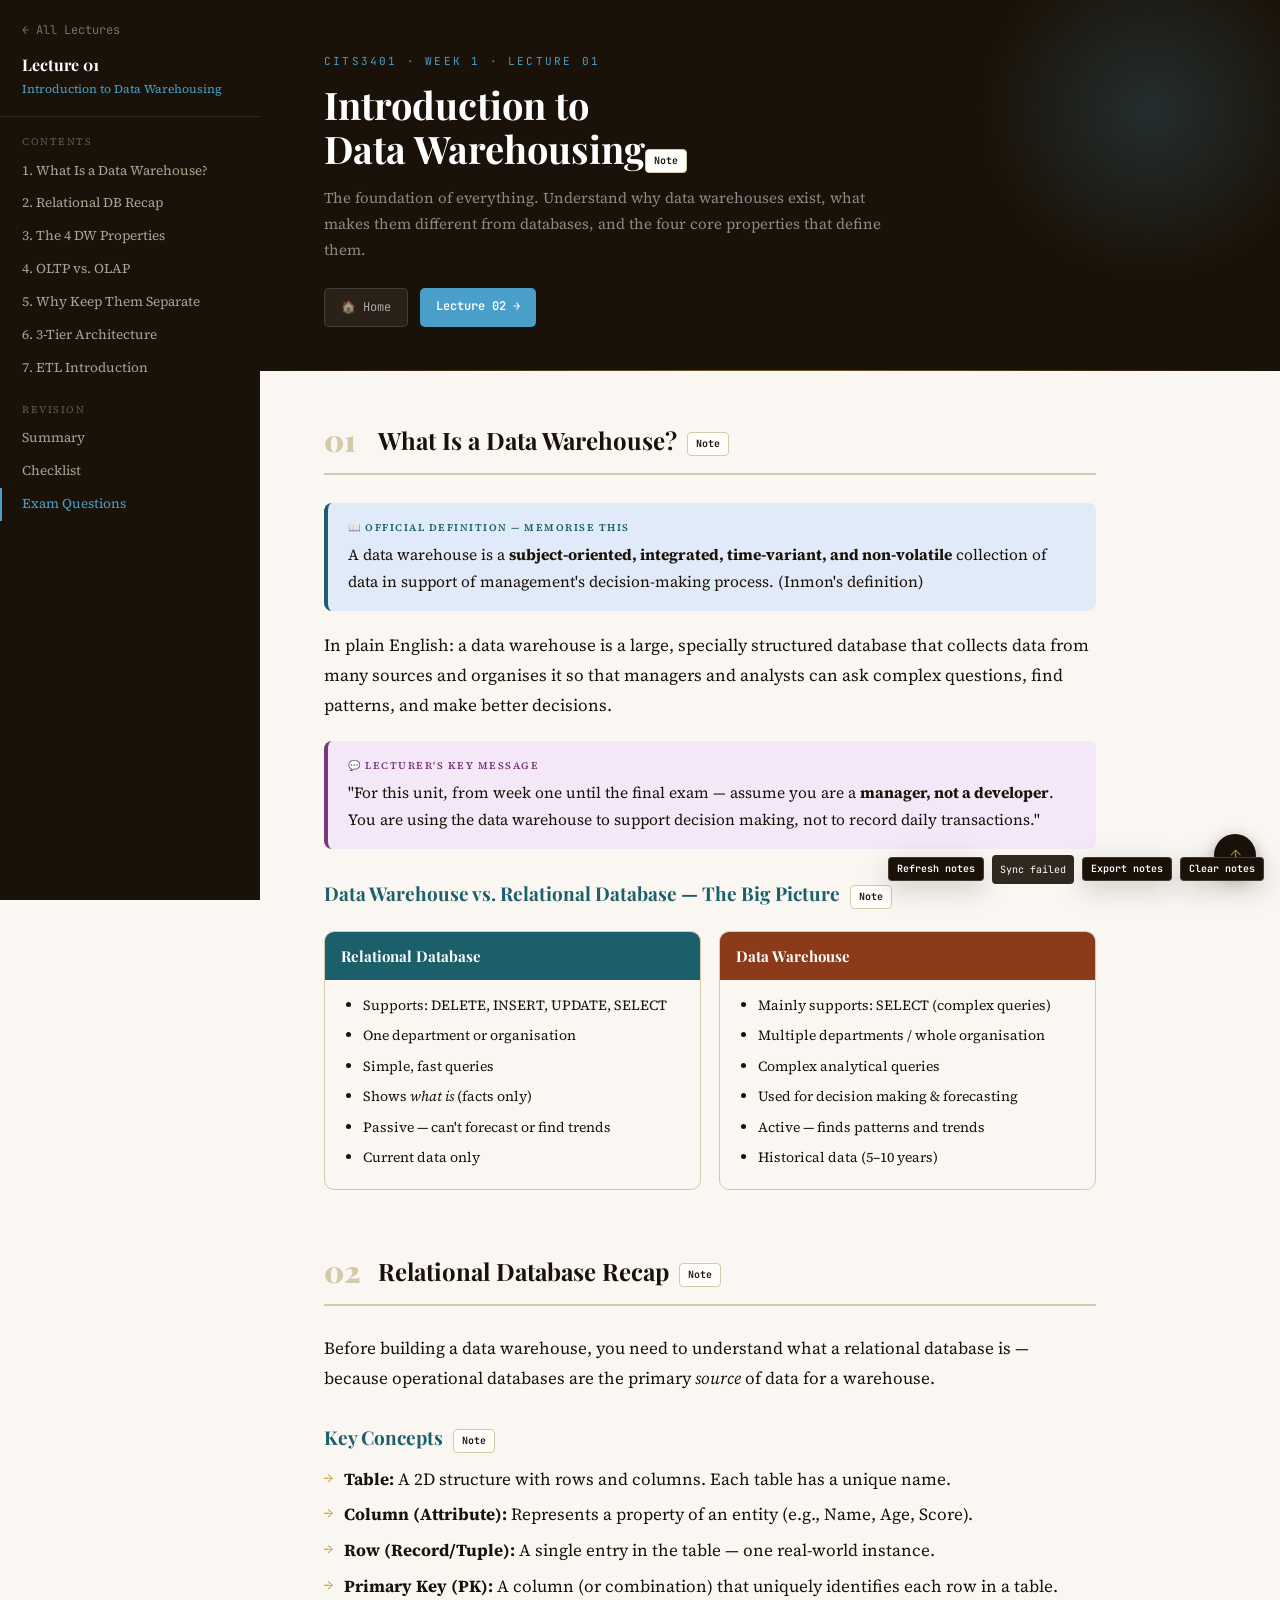
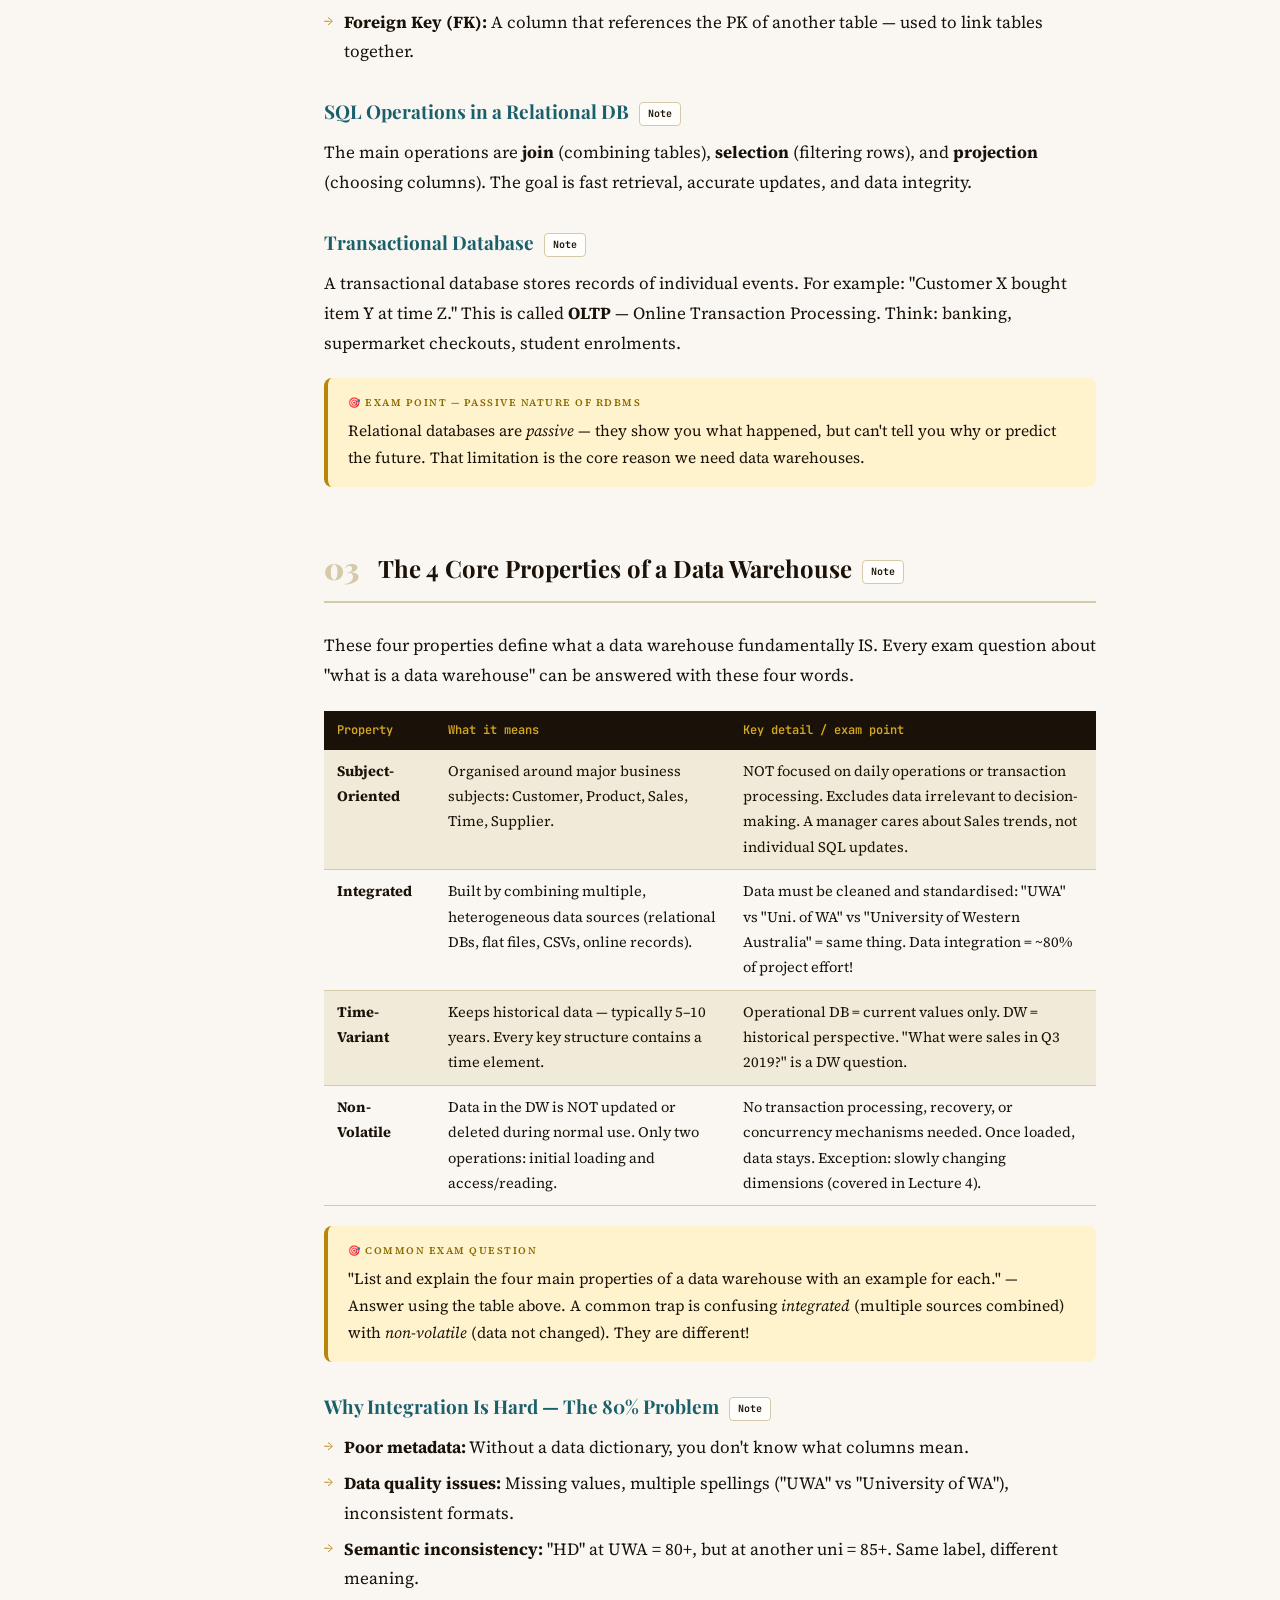
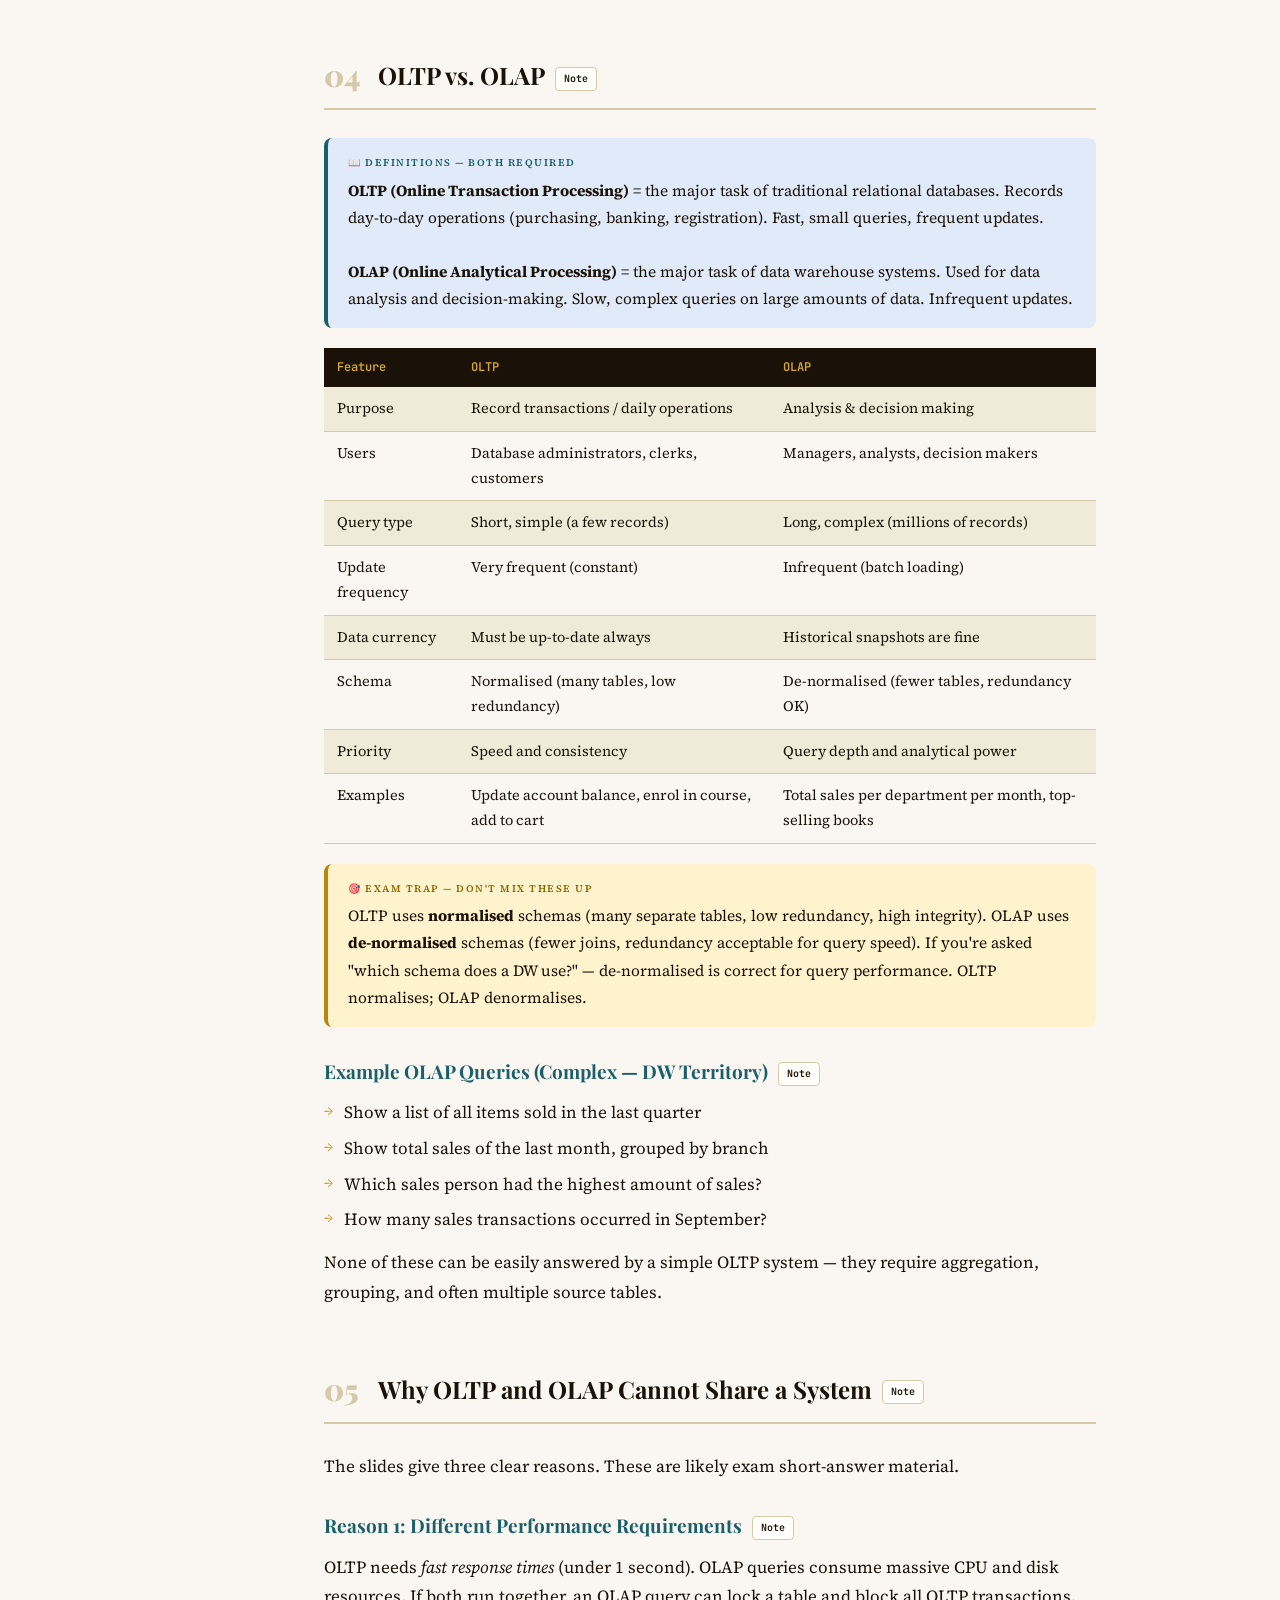
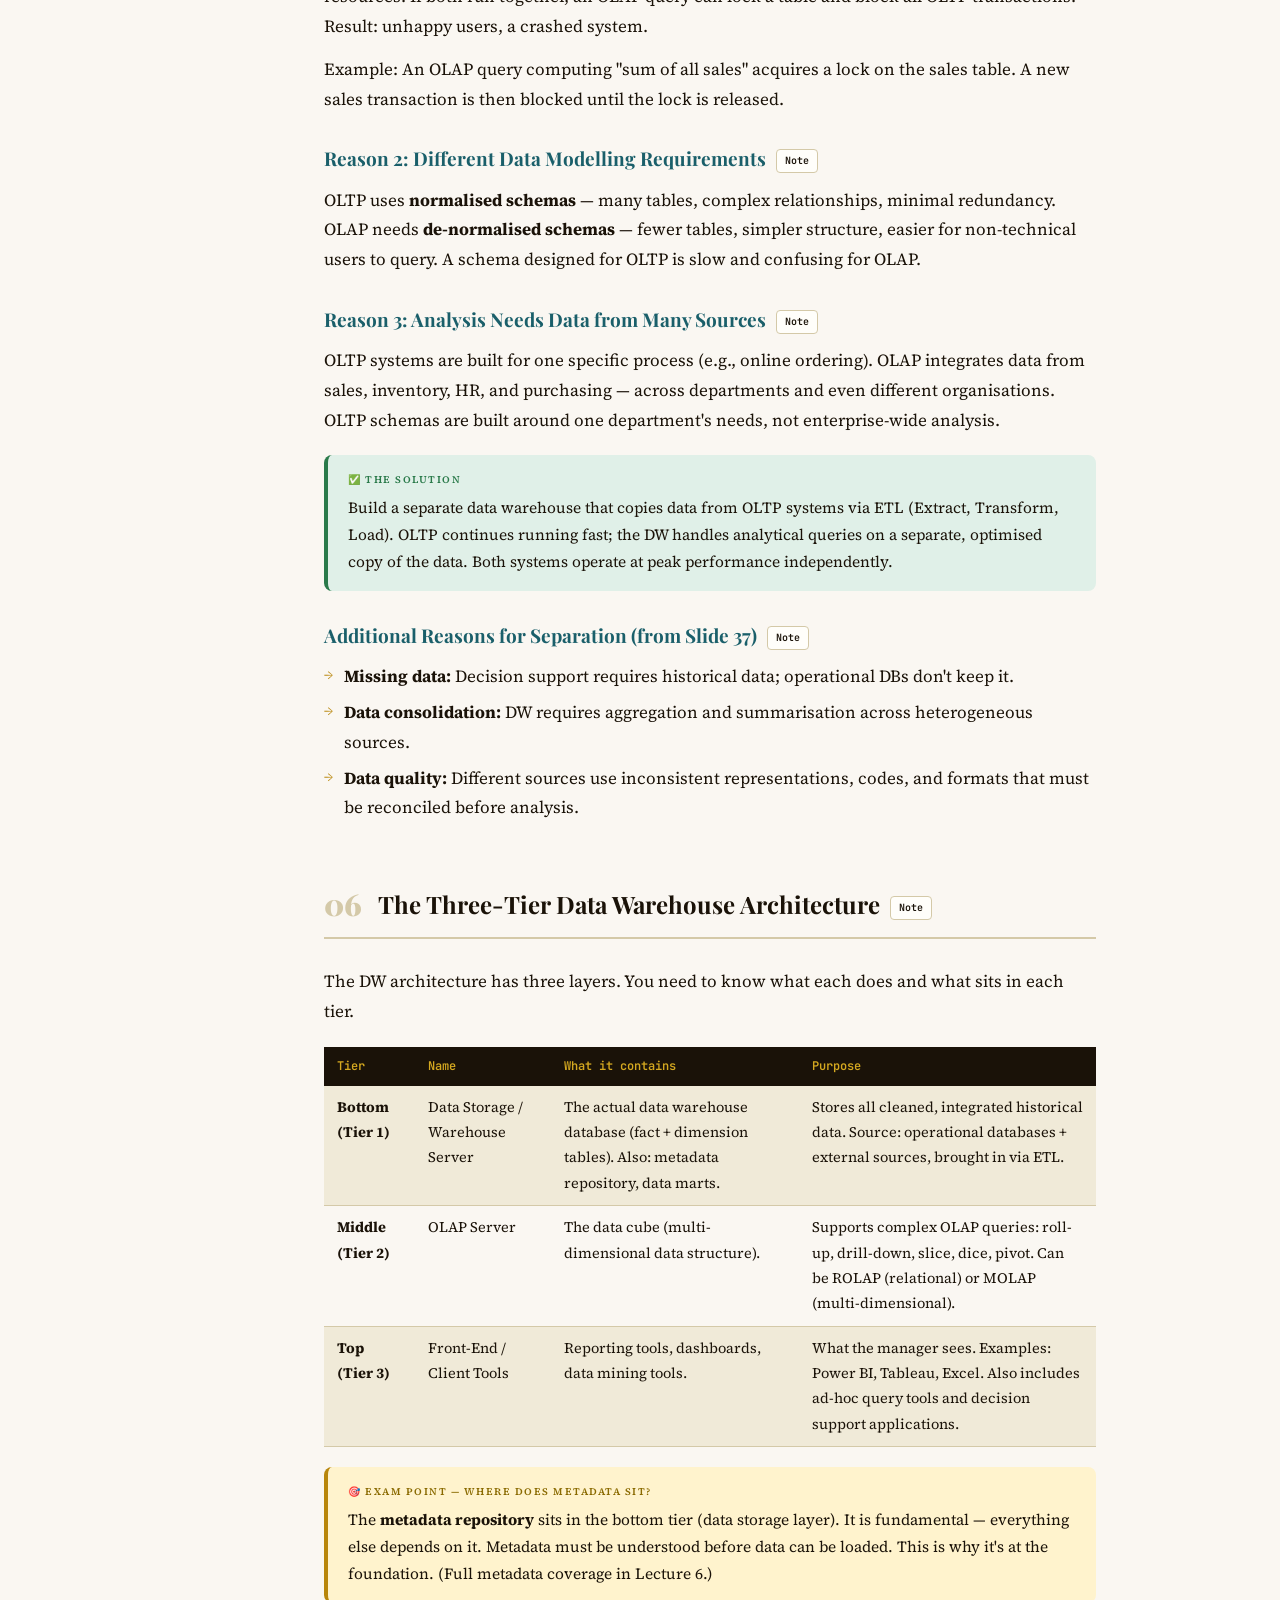
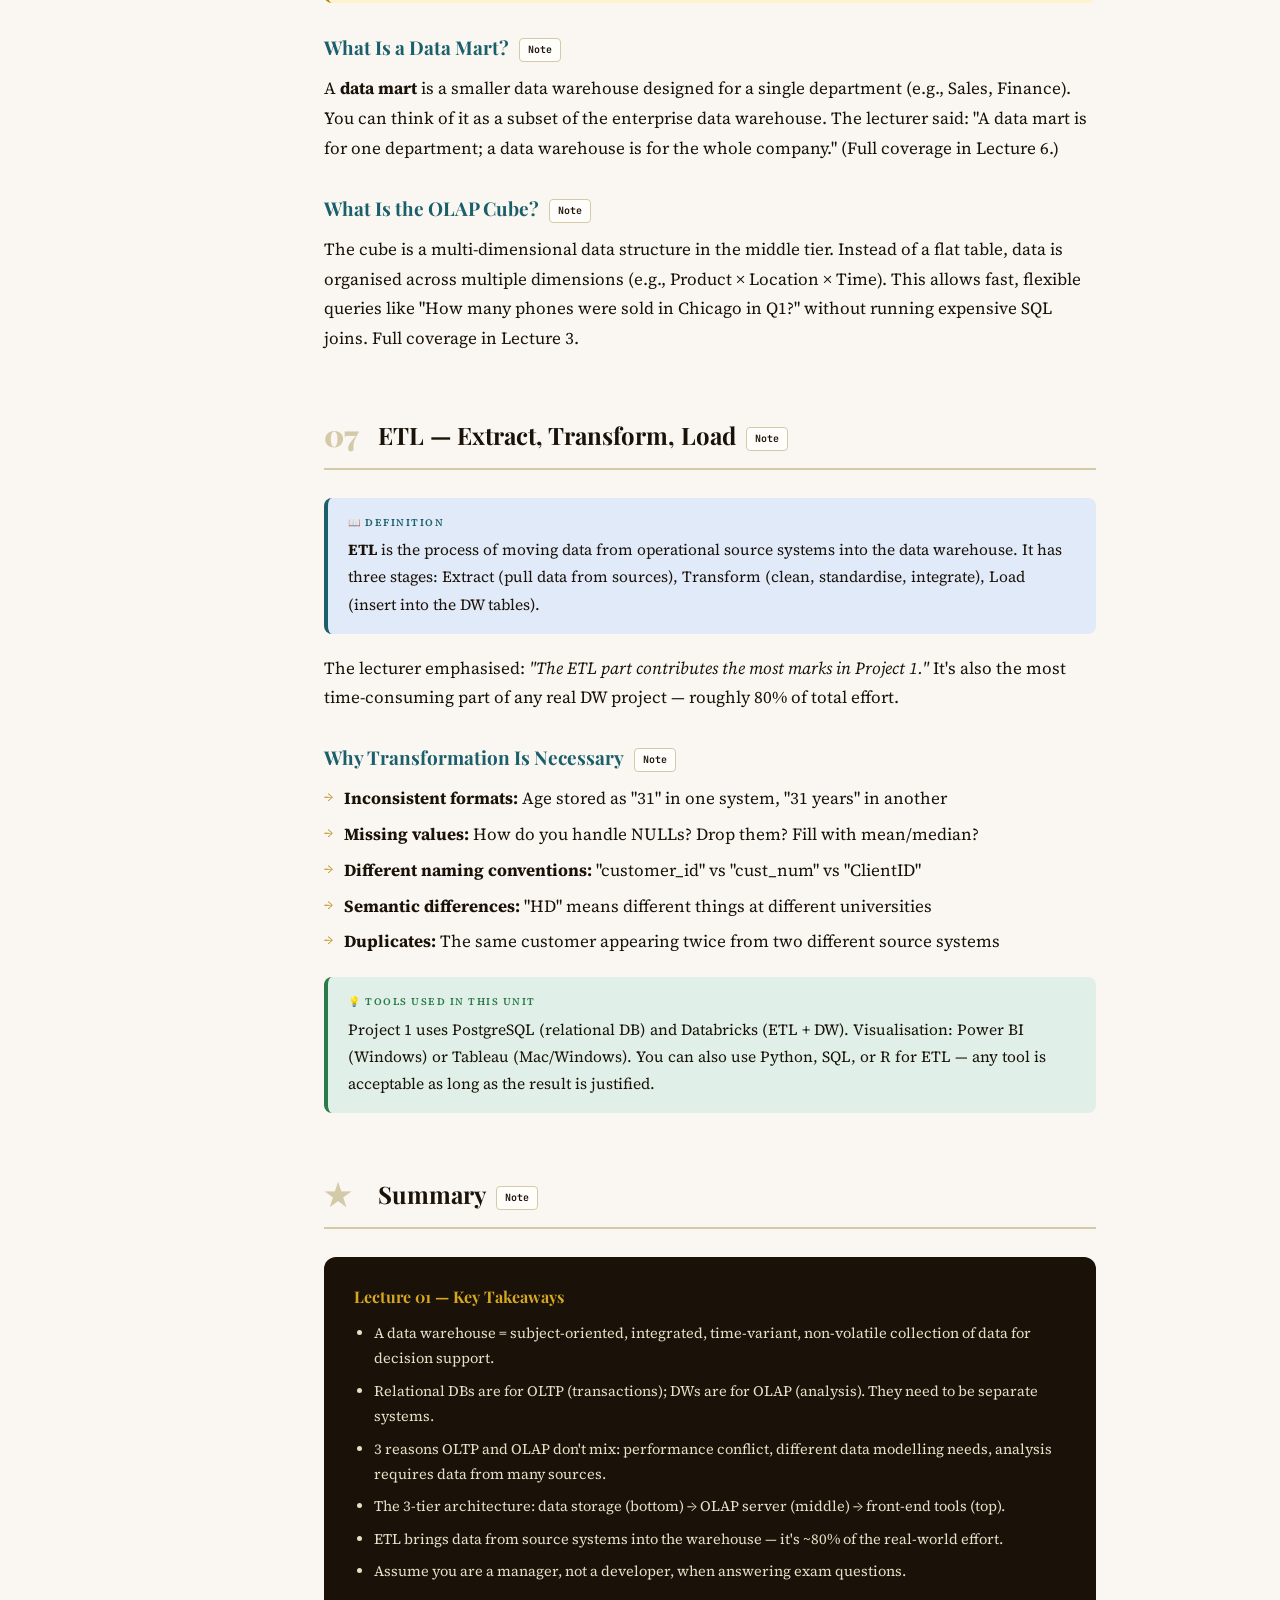
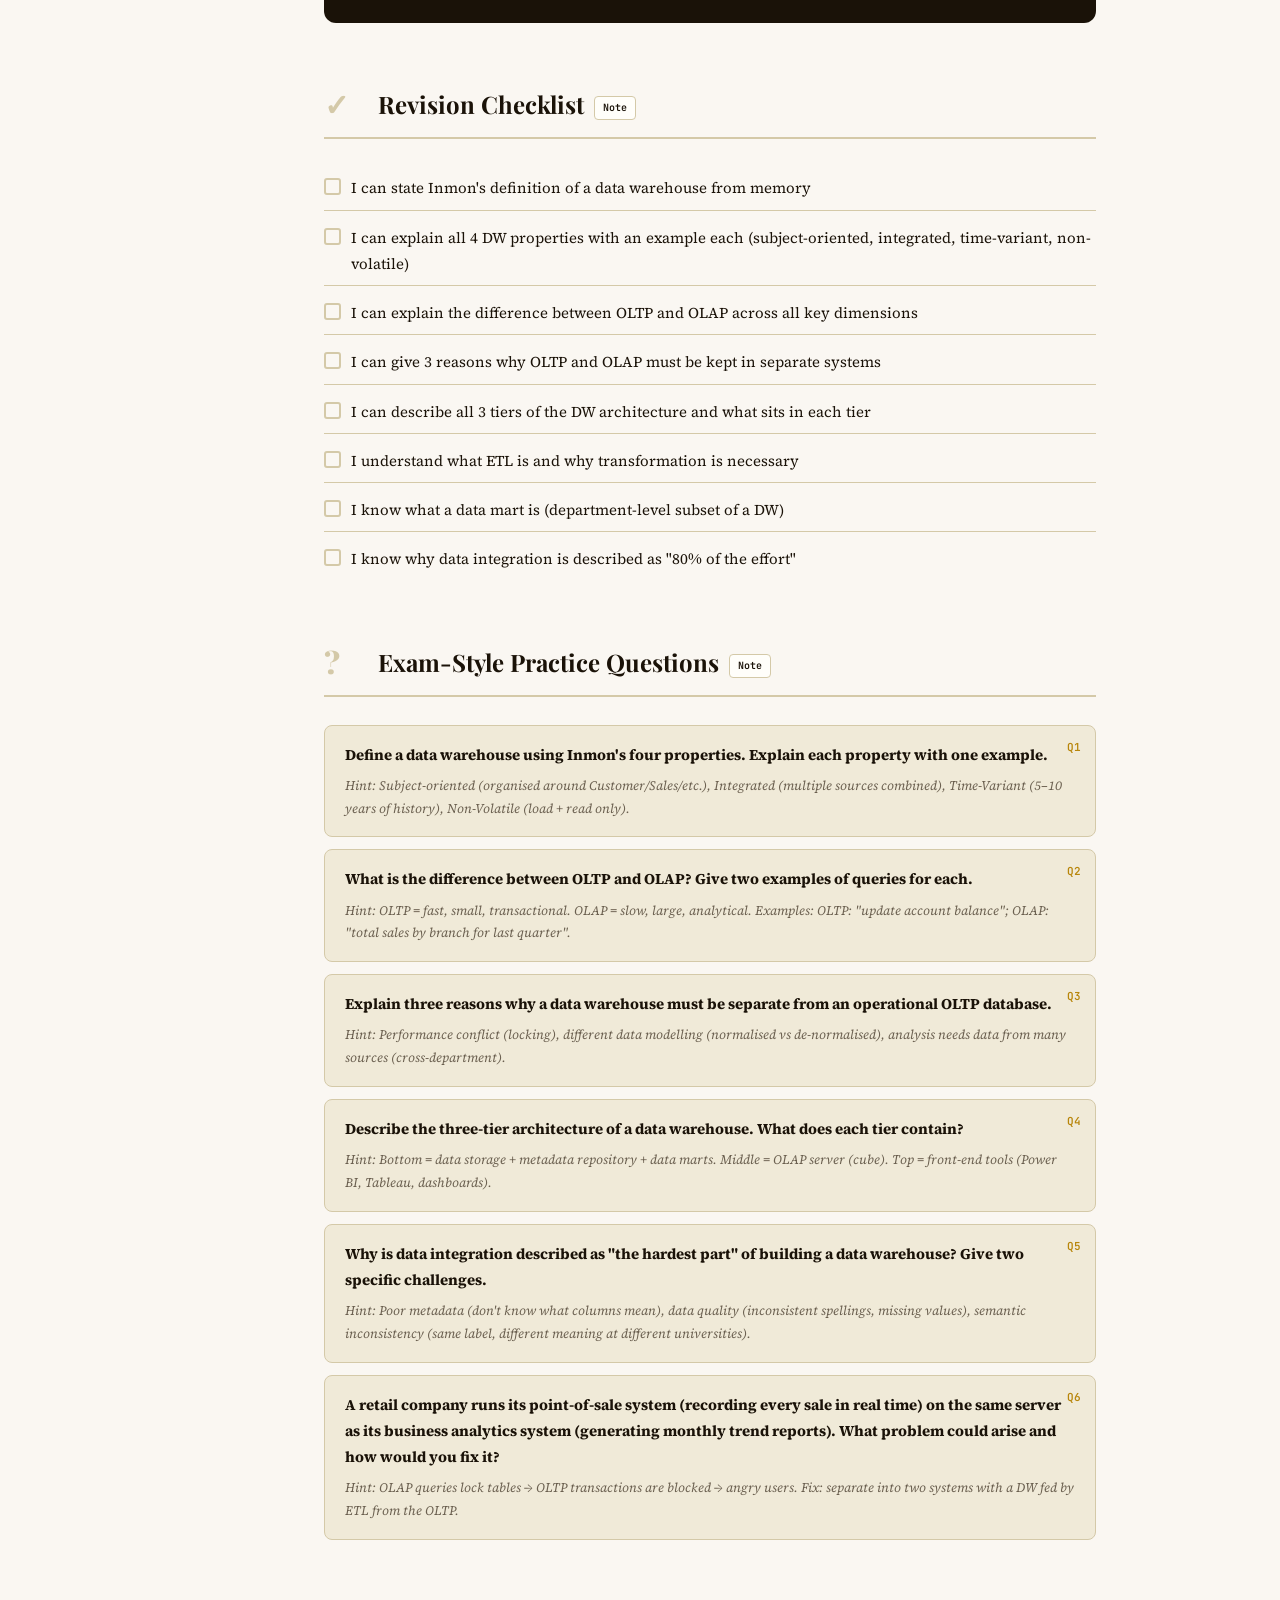
==== commit 23601be8: "Fix mojibake characters in notes" ====
--- a/lecture01.html
+++ b/lecture01.html
@@ -1,9 +1,9 @@
-﻿<!DOCTYPE html>
+<!DOCTYPE html>
 <html lang="en">
 <head>
 <meta charset="UTF-8">
 <meta name="viewport" content="width=device-width, initial-scale=1.0">
-<title>Lecture 01 â€“ Introduction to Data Warehousing | CITS3401</title>
+<title>Lecture 01 – Introduction to Data Warehousing | CITS3401</title>
 <link href="https://fonts.googleapis.com/css2?family=Playfair+Display:wght@700;900&family=Source+Serif+4:ital,wght@0,300;0,400;0,600;1,400&family=JetBrains+Mono:wght@400;600&display=swap" rel="stylesheet">
 <link rel="stylesheet" href="assets/css/styles.css">
 <style>
@@ -61,7 +61,7 @@
   li{margin-bottom:6px}
   ul.clean{list-style:none;padding-left:0}
   ul.clean li{padding-left:20px;position:relative}
-  ul.clean li::before{content:'â†’';position:absolute;left:0;color:var(--gold);font-size:13px;top:2px}
+  ul.clean li::before{content:'→';position:absolute;left:0;color:var(--gold);font-size:13px;top:2px}
   code{font-family:'JetBrains Mono',monospace;font-size:13px;background:var(--cream);border:1px solid var(--border);border-radius:4px;padding:2px 6px;color:var(--rust)}
   .compare-grid{display:grid;grid-template-columns:1fr 1fr;gap:18px;margin:20px 0}
   .compare-card{border:1px solid var(--border);border-radius:10px;overflow:hidden}
@@ -92,7 +92,7 @@
 
 <nav class="sidebar">
   <div class="sidebar-brand">
-    <a href="index.html">â† All Lectures</a>
+    <a href="index.html">← All Lectures</a>
     <strong>Lecture 01</strong>
     <span>Introduction to Data Warehousing</span>
   </div>
@@ -112,12 +112,12 @@
 
 <div class="main">
   <div class="hero">
-    <div class="hero-eyebrow">CITS3401 Â· Week 1 Â· Lecture 01</div>
+    <div class="hero-eyebrow">CITS3401 · Week 1 · Lecture 01</div>
     <h1>Introduction to<br>Data Warehousing</h1>
     <p class="hero-sub">The foundation of everything. Understand why data warehouses exist, what makes them different from databases, and the four core properties that define them.</p>
     <div class="hero-nav">
-      <a class="home" href="index.html">ðŸ  Home</a>
-      <a class="next" href="lecture02.html">Lecture 02 â†’</a>
+      <a class="home" href="index.html">🏠 Home</a>
+      <a class="next" href="lecture02.html">Lecture 02 →</a>
     </div>
   </div>
 
@@ -128,18 +128,18 @@
       <div class="section-header"><div class="section-num">01</div><h2>What Is a Data Warehouse?</h2></div>
 
       <div class="callout definition">
-        <div class="callout-label">ðŸ“– Official Definition â€” Memorise This</div>
+        <div class="callout-label">📖 Official Definition — Memorise This</div>
         <p>A data warehouse is a <strong>subject-oriented, integrated, time-variant, and non-volatile</strong> collection of data in support of management's decision-making process. (Inmon's definition)</p>
       </div>
 
       <p>In plain English: a data warehouse is a large, specially structured database that collects data from many sources and organises it so that managers and analysts can ask complex questions, find patterns, and make better decisions.</p>
 
       <div class="callout lecturer">
-        <div class="callout-label">ðŸ’¬ Lecturer's Key Message</div>
-        <p>"For this unit, from week one until the final exam â€” assume you are a <strong>manager, not a developer</strong>. You are using the data warehouse to support decision making, not to record daily transactions."</p>
-      </div>
-
-      <h3>Data Warehouse vs. Relational Database â€” The Big Picture</h3>
+        <div class="callout-label">💬 Lecturer's Key Message</div>
+        <p>"For this unit, from week one until the final exam — assume you are a <strong>manager, not a developer</strong>. You are using the data warehouse to support decision making, not to record daily transactions."</p>
+      </div>
+
+      <h3>Data Warehouse vs. Relational Database — The Big Picture</h3>
       <div class="compare-grid">
         <div class="compare-card">
           <div class="compare-card-head a">Relational Database</div>
@@ -149,7 +149,7 @@
               <li>One department or organisation</li>
               <li>Simple, fast queries</li>
               <li>Shows <em>what is</em> (facts only)</li>
-              <li>Passive â€” can't forecast or find trends</li>
+              <li>Passive — can't forecast or find trends</li>
               <li>Current data only</li>
             </ul>
           </div>
@@ -162,8 +162,8 @@
               <li>Multiple departments / whole organisation</li>
               <li>Complex analytical queries</li>
               <li>Used for decision making &amp; forecasting</li>
-              <li>Active â€” finds patterns and trends</li>
-              <li>Historical data (5â€“10 years)</li>
+              <li>Active — finds patterns and trends</li>
+              <li>Historical data (5–10 years)</li>
             </ul>
           </div>
         </div>
@@ -174,26 +174,26 @@
     <div class="section" id="relational-db">
       <div class="section-header"><div class="section-num">02</div><h2>Relational Database Recap</h2></div>
 
-      <p>Before building a data warehouse, you need to understand what a relational database is â€” because operational databases are the primary <em>source</em> of data for a warehouse.</p>
+      <p>Before building a data warehouse, you need to understand what a relational database is — because operational databases are the primary <em>source</em> of data for a warehouse.</p>
 
       <h3>Key Concepts</h3>
       <ul class="clean">
         <li><strong>Table:</strong> A 2D structure with rows and columns. Each table has a unique name.</li>
         <li><strong>Column (Attribute):</strong> Represents a property of an entity (e.g., Name, Age, Score).</li>
-        <li><strong>Row (Record/Tuple):</strong> A single entry in the table â€” one real-world instance.</li>
+        <li><strong>Row (Record/Tuple):</strong> A single entry in the table — one real-world instance.</li>
         <li><strong>Primary Key (PK):</strong> A column (or combination) that uniquely identifies each row in a table.</li>
-        <li><strong>Foreign Key (FK):</strong> A column that references the PK of another table â€” used to link tables together.</li>
+        <li><strong>Foreign Key (FK):</strong> A column that references the PK of another table — used to link tables together.</li>
       </ul>
 
       <h3>SQL Operations in a Relational DB</h3>
       <p>The main operations are <strong>join</strong> (combining tables), <strong>selection</strong> (filtering rows), and <strong>projection</strong> (choosing columns). The goal is fast retrieval, accurate updates, and data integrity.</p>
 
       <h3>Transactional Database</h3>
-      <p>A transactional database stores records of individual events. For example: "Customer X bought item Y at time Z." This is called <strong>OLTP</strong> â€” Online Transaction Processing. Think: banking, supermarket checkouts, student enrolments.</p>
+      <p>A transactional database stores records of individual events. For example: "Customer X bought item Y at time Z." This is called <strong>OLTP</strong> — Online Transaction Processing. Think: banking, supermarket checkouts, student enrolments.</p>
 
       <div class="callout exam">
-        <div class="callout-label">ðŸŽ¯ Exam Point â€” Passive Nature of RDBMS</div>
-        <p>Relational databases are <em>passive</em> â€” they show you what happened, but can't tell you why or predict the future. That limitation is the core reason we need data warehouses.</p>
+        <div class="callout-label">🎯 Exam Point — Passive Nature of RDBMS</div>
+        <p>Relational databases are <em>passive</em> — they show you what happened, but can't tell you why or predict the future. That limitation is the core reason we need data warehouses.</p>
       </div>
     </div>
 
@@ -218,7 +218,7 @@
           </tr>
           <tr>
             <td><strong>Time-Variant</strong></td>
-            <td>Keeps historical data â€” typically 5â€“10 years. Every key structure contains a time element.</td>
+            <td>Keeps historical data — typically 5–10 years. Every key structure contains a time element.</td>
             <td>Operational DB = current values only. DW = historical perspective. "What were sales in Q3 2019?" is a DW question.</td>
           </tr>
           <tr>
@@ -230,11 +230,11 @@
       </div>
 
       <div class="callout exam">
-        <div class="callout-label">ðŸŽ¯ Common Exam Question</div>
-        <p>"List and explain the four main properties of a data warehouse with an example for each." â€” Answer using the table above. A common trap is confusing <em>integrated</em> (multiple sources combined) with <em>non-volatile</em> (data not changed). They are different!</p>
-      </div>
-
-      <h3>Why Integration Is Hard â€” The 80% Problem</h3>
+        <div class="callout-label">🎯 Common Exam Question</div>
+        <p>"List and explain the four main properties of a data warehouse with an example for each." — Answer using the table above. A common trap is confusing <em>integrated</em> (multiple sources combined) with <em>non-volatile</em> (data not changed). They are different!</p>
+      </div>
+
+      <h3>Why Integration Is Hard — The 80% Problem</h3>
       <ul class="clean">
         <li><strong>Poor metadata:</strong> Without a data dictionary, you don't know what columns mean.</li>
         <li><strong>Data quality issues:</strong> Missing values, multiple spellings ("UWA" vs "University of WA"), inconsistent formats.</li>
@@ -247,7 +247,7 @@
       <div class="section-header"><div class="section-num">04</div><h2>OLTP vs. OLAP</h2></div>
 
       <div class="callout definition">
-        <div class="callout-label">ðŸ“– Definitions â€” Both Required</div>
+        <div class="callout-label">📖 Definitions — Both Required</div>
         <p><strong>OLTP (Online Transaction Processing)</strong> = the major task of traditional relational databases. Records day-to-day operations (purchasing, banking, registration). Fast, small queries, frequent updates.<br><br>
         <strong>OLAP (Online Analytical Processing)</strong> = the major task of data warehouse systems. Used for data analysis and decision-making. Slow, complex queries on large amounts of data. Infrequent updates.</p>
       </div>
@@ -267,18 +267,18 @@
       </div>
 
       <div class="callout exam">
-        <div class="callout-label">ðŸŽ¯ Exam Trap â€” Don't Mix These Up</div>
-        <p>OLTP uses <strong>normalised</strong> schemas (many separate tables, low redundancy, high integrity). OLAP uses <strong>de-normalised</strong> schemas (fewer joins, redundancy acceptable for query speed). If you're asked "which schema does a DW use?" â€” de-normalised is correct for query performance. OLTP normalises; OLAP denormalises.</p>
-      </div>
-
-      <h3>Example OLAP Queries (Complex â€” DW Territory)</h3>
+        <div class="callout-label">🎯 Exam Trap — Don't Mix These Up</div>
+        <p>OLTP uses <strong>normalised</strong> schemas (many separate tables, low redundancy, high integrity). OLAP uses <strong>de-normalised</strong> schemas (fewer joins, redundancy acceptable for query speed). If you're asked "which schema does a DW use?" — de-normalised is correct for query performance. OLTP normalises; OLAP denormalises.</p>
+      </div>
+
+      <h3>Example OLAP Queries (Complex — DW Territory)</h3>
       <ul class="clean">
         <li>Show a list of all items sold in the last quarter</li>
         <li>Show total sales of the last month, grouped by branch</li>
         <li>Which sales person had the highest amount of sales?</li>
         <li>How many sales transactions occurred in September?</li>
       </ul>
-      <p>None of these can be easily answered by a simple OLTP system â€” they require aggregation, grouping, and often multiple source tables.</p>
+      <p>None of these can be easily answered by a simple OLTP system — they require aggregation, grouping, and often multiple source tables.</p>
     </div>
 
     <!-- SECTION 5 -->
@@ -292,13 +292,13 @@
       <p>Example: An OLAP query computing "sum of all sales" acquires a lock on the sales table. A new sales transaction is then blocked until the lock is released.</p>
 
       <h3>Reason 2: Different Data Modelling Requirements</h3>
-      <p>OLTP uses <strong>normalised schemas</strong> â€” many tables, complex relationships, minimal redundancy. OLAP needs <strong>de-normalised schemas</strong> â€” fewer tables, simpler structure, easier for non-technical users to query. A schema designed for OLTP is slow and confusing for OLAP.</p>
+      <p>OLTP uses <strong>normalised schemas</strong> — many tables, complex relationships, minimal redundancy. OLAP needs <strong>de-normalised schemas</strong> — fewer tables, simpler structure, easier for non-technical users to query. A schema designed for OLTP is slow and confusing for OLAP.</p>
 
       <h3>Reason 3: Analysis Needs Data from Many Sources</h3>
-      <p>OLTP systems are built for one specific process (e.g., online ordering). OLAP integrates data from sales, inventory, HR, and purchasing â€” across departments and even different organisations. OLTP schemas are built around one department's needs, not enterprise-wide analysis.</p>
+      <p>OLTP systems are built for one specific process (e.g., online ordering). OLAP integrates data from sales, inventory, HR, and purchasing — across departments and even different organisations. OLTP schemas are built around one department's needs, not enterprise-wide analysis.</p>
 
       <div class="callout tip">
-        <div class="callout-label">âœ… The Solution</div>
+        <div class="callout-label">✅ The Solution</div>
         <p>Build a separate data warehouse that copies data from OLTP systems via ETL (Extract, Transform, Load). OLTP continues running fast; the DW handles analytical queries on a separate, optimised copy of the data. Both systems operate at peak performance independently.</p>
       </div>
 
@@ -341,27 +341,27 @@
       </div>
 
       <div class="callout exam">
-        <div class="callout-label">ðŸŽ¯ Exam Point â€” Where Does Metadata Sit?</div>
-        <p>The <strong>metadata repository</strong> sits in the bottom tier (data storage layer). It is fundamental â€” everything else depends on it. Metadata must be understood before data can be loaded. This is why it's at the foundation. (Full metadata coverage in Lecture 6.)</p>
+        <div class="callout-label">🎯 Exam Point — Where Does Metadata Sit?</div>
+        <p>The <strong>metadata repository</strong> sits in the bottom tier (data storage layer). It is fundamental — everything else depends on it. Metadata must be understood before data can be loaded. This is why it's at the foundation. (Full metadata coverage in Lecture 6.)</p>
       </div>
 
       <h3>What Is a Data Mart?</h3>
       <p>A <strong>data mart</strong> is a smaller data warehouse designed for a single department (e.g., Sales, Finance). You can think of it as a subset of the enterprise data warehouse. The lecturer said: "A data mart is for one department; a data warehouse is for the whole company." (Full coverage in Lecture 6.)</p>
 
       <h3>What Is the OLAP Cube?</h3>
-      <p>The cube is a multi-dimensional data structure in the middle tier. Instead of a flat table, data is organised across multiple dimensions (e.g., Product Ã— Location Ã— Time). This allows fast, flexible queries like "How many phones were sold in Chicago in Q1?" without running expensive SQL joins. Full coverage in Lecture 3.</p>
+      <p>The cube is a multi-dimensional data structure in the middle tier. Instead of a flat table, data is organised across multiple dimensions (e.g., Product × Location × Time). This allows fast, flexible queries like "How many phones were sold in Chicago in Q1?" without running expensive SQL joins. Full coverage in Lecture 3.</p>
     </div>
 
     <!-- SECTION 7 -->
     <div class="section" id="etl">
-      <div class="section-header"><div class="section-num">07</div><h2>ETL â€” Extract, Transform, Load</h2></div>
+      <div class="section-header"><div class="section-num">07</div><h2>ETL — Extract, Transform, Load</h2></div>
 
       <div class="callout definition">
-        <div class="callout-label">ðŸ“– Definition</div>
+        <div class="callout-label">📖 Definition</div>
         <p><strong>ETL</strong> is the process of moving data from operational source systems into the data warehouse. It has three stages: Extract (pull data from sources), Transform (clean, standardise, integrate), Load (insert into the DW tables).</p>
       </div>
 
-      <p>The lecturer emphasised: <em>"The ETL part contributes the most marks in Project 1."</em> It's also the most time-consuming part of any real DW project â€” roughly 80% of total effort.</p>
+      <p>The lecturer emphasised: <em>"The ETL part contributes the most marks in Project 1."</em> It's also the most time-consuming part of any real DW project — roughly 80% of total effort.</p>
 
       <h3>Why Transformation Is Necessary</h3>
       <ul class="clean">
@@ -373,22 +373,22 @@
       </ul>
 
       <div class="callout tip">
-        <div class="callout-label">ðŸ’¡ Tools Used in This Unit</div>
-        <p>Project 1 uses PostgreSQL (relational DB) and Databricks (ETL + DW). Visualisation: Power BI (Windows) or Tableau (Mac/Windows). You can also use Python, SQL, or R for ETL â€” any tool is acceptable as long as the result is justified.</p>
+        <div class="callout-label">💡 Tools Used in This Unit</div>
+        <p>Project 1 uses PostgreSQL (relational DB) and Databricks (ETL + DW). Visualisation: Power BI (Windows) or Tableau (Mac/Windows). You can also use Python, SQL, or R for ETL — any tool is acceptable as long as the result is justified.</p>
       </div>
     </div>
 
     <!-- SUMMARY -->
     <div class="section" id="summary">
-      <div class="section-header"><div class="section-num">â˜…</div><h2>Summary</h2></div>
+      <div class="section-header"><div class="section-num">★</div><h2>Summary</h2></div>
       <div class="summary-box">
-        <h3>Lecture 01 â€” Key Takeaways</h3>
+        <h3>Lecture 01 — Key Takeaways</h3>
         <ul>
           <li>A data warehouse = subject-oriented, integrated, time-variant, non-volatile collection of data for decision support.</li>
           <li>Relational DBs are for OLTP (transactions); DWs are for OLAP (analysis). They need to be separate systems.</li>
           <li>3 reasons OLTP and OLAP don't mix: performance conflict, different data modelling needs, analysis requires data from many sources.</li>
-          <li>The 3-tier architecture: data storage (bottom) â†’ OLAP server (middle) â†’ front-end tools (top).</li>
-          <li>ETL brings data from source systems into the warehouse â€” it's ~80% of the real-world effort.</li>
+          <li>The 3-tier architecture: data storage (bottom) → OLAP server (middle) → front-end tools (top).</li>
+          <li>ETL brings data from source systems into the warehouse — it's ~80% of the real-world effort.</li>
           <li>Assume you are a manager, not a developer, when answering exam questions.</li>
         </ul>
       </div>
@@ -396,7 +396,7 @@
 
     <!-- CHECKLIST -->
     <div class="section" id="checklist">
-      <div class="section-header"><div class="section-num">âœ“</div><h2>Revision Checklist</h2></div>
+      <div class="section-header"><div class="section-num">✓</div><h2>Revision Checklist</h2></div>
       <ul class="checklist">
         <li><div class="check-box"></div>I can state Inmon's definition of a data warehouse from memory</li>
         <li><div class="check-box"></div>I can explain all 4 DW properties with an example each (subject-oriented, integrated, time-variant, non-volatile)</li>
@@ -415,7 +415,7 @@
       <div class="quiz">
         <div class="quiz-item">
           <p><strong>Define a data warehouse using Inmon's four properties. Explain each property with one example.</strong></p>
-          <p class="hint">Hint: Subject-oriented (organised around Customer/Sales/etc.), Integrated (multiple sources combined), Time-Variant (5â€“10 years of history), Non-Volatile (load + read only).</p>
+          <p class="hint">Hint: Subject-oriented (organised around Customer/Sales/etc.), Integrated (multiple sources combined), Time-Variant (5–10 years of history), Non-Volatile (load + read only).</p>
         </div>
         <div class="quiz-item">
           <p><strong>What is the difference between OLTP and OLAP? Give two examples of queries for each.</strong></p>
@@ -435,7 +435,7 @@
         </div>
         <div class="quiz-item">
           <p><strong>A retail company runs its point-of-sale system (recording every sale in real time) on the same server as its business analytics system (generating monthly trend reports). What problem could arise and how would you fix it?</strong></p>
-          <p class="hint">Hint: OLAP queries lock tables â†’ OLTP transactions are blocked â†’ angry users. Fix: separate into two systems with a DW fed by ETL from the OLTP.</p>
+          <p class="hint">Hint: OLAP queries lock tables → OLTP transactions are blocked → angry users. Fix: separate into two systems with a DW fed by ETL from the OLTP.</p>
         </div>
       </div>
     </div>
@@ -443,7 +443,7 @@
   </div><!-- content -->
 </div><!-- main -->
 
-<a class="scroll-top" href="#">â†‘</a>
+<a class="scroll-top" href="#">↑</a>
 <script src="assets/js/supabase-config.js"></script>
 <script src="assets/js/notes.js"></script>
 </body>
--- a/assets/css/styles.css
+++ b/assets/css/styles.css
@@ -1,4 +1,4 @@
-﻿:root {
+:root {
     --ink: #1a1208;
     --paper: #faf7f2;
     --cream: #f0ead8;
@@ -19,7 +19,7 @@
     overflow-x: hidden;
   }
 
-  /* â”€â”€ HERO â”€â”€ */
+  /* ── HERO ── */
   .hero {
     padding: 80px 64px 60px;
     position: relative;
@@ -64,7 +64,7 @@
     border-radius: 50%; background: var(--gold);
   }
 
-  /* â”€â”€ GRID â”€â”€ */
+  /* ── GRID ── */
   .grid-section {
     padding: 60px 64px 80px;
   }
@@ -145,7 +145,7 @@
     transform: translateX(4px);
   }
 
-  /* â”€â”€ EXAM BANNER â”€â”€ */
+  /* ── EXAM BANNER ── */
   .exam-section {
     margin: 0 64px;
     background: rgba(184,134,11,0.1);
@@ -162,7 +162,7 @@
   .exam-text p { font-size: 14px; color: rgba(255,255,255,0.55); line-height: 1.65; }
   .exam-text strong { color: var(--gold-light); }
 
-  /* â”€â”€ FOOTER â”€â”€ */
+  /* ── FOOTER ── */
   footer {
     padding: 40px 64px;
     border-top: 1px solid rgba(255,255,255,0.06);
